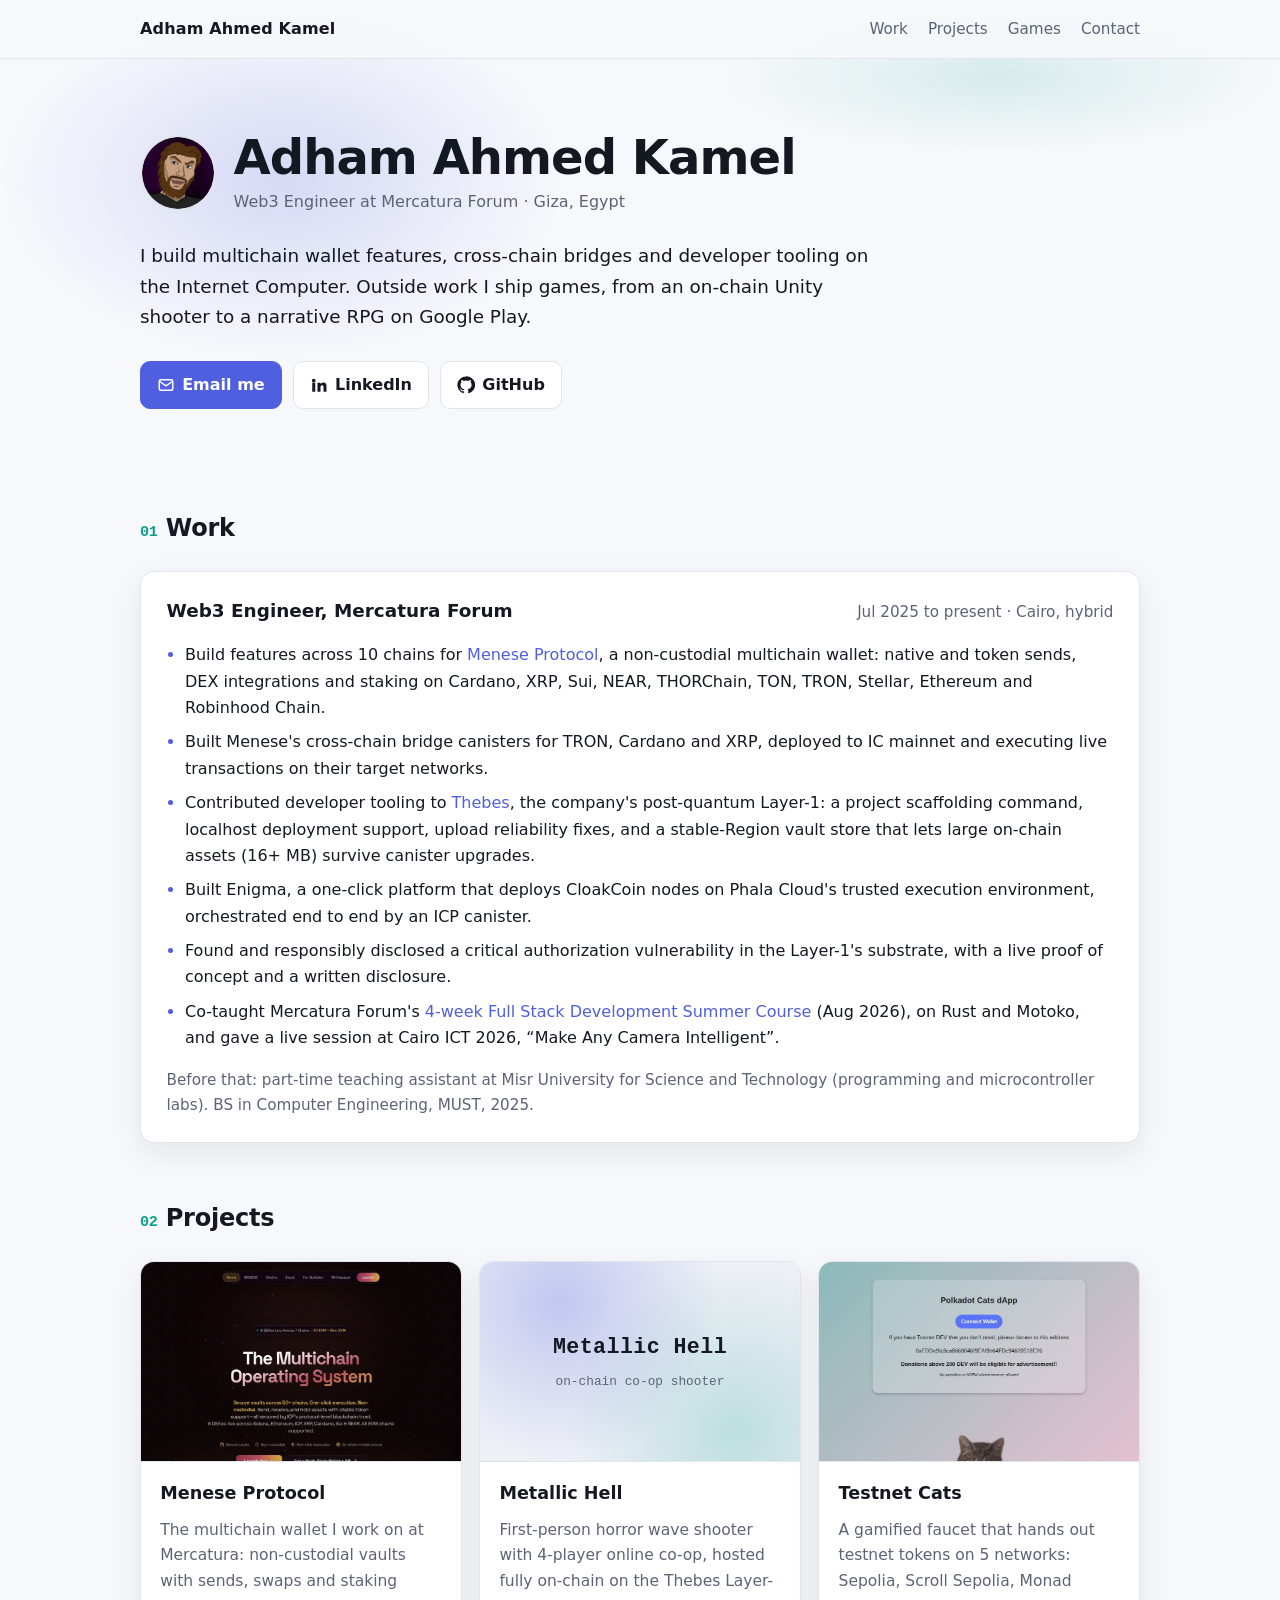
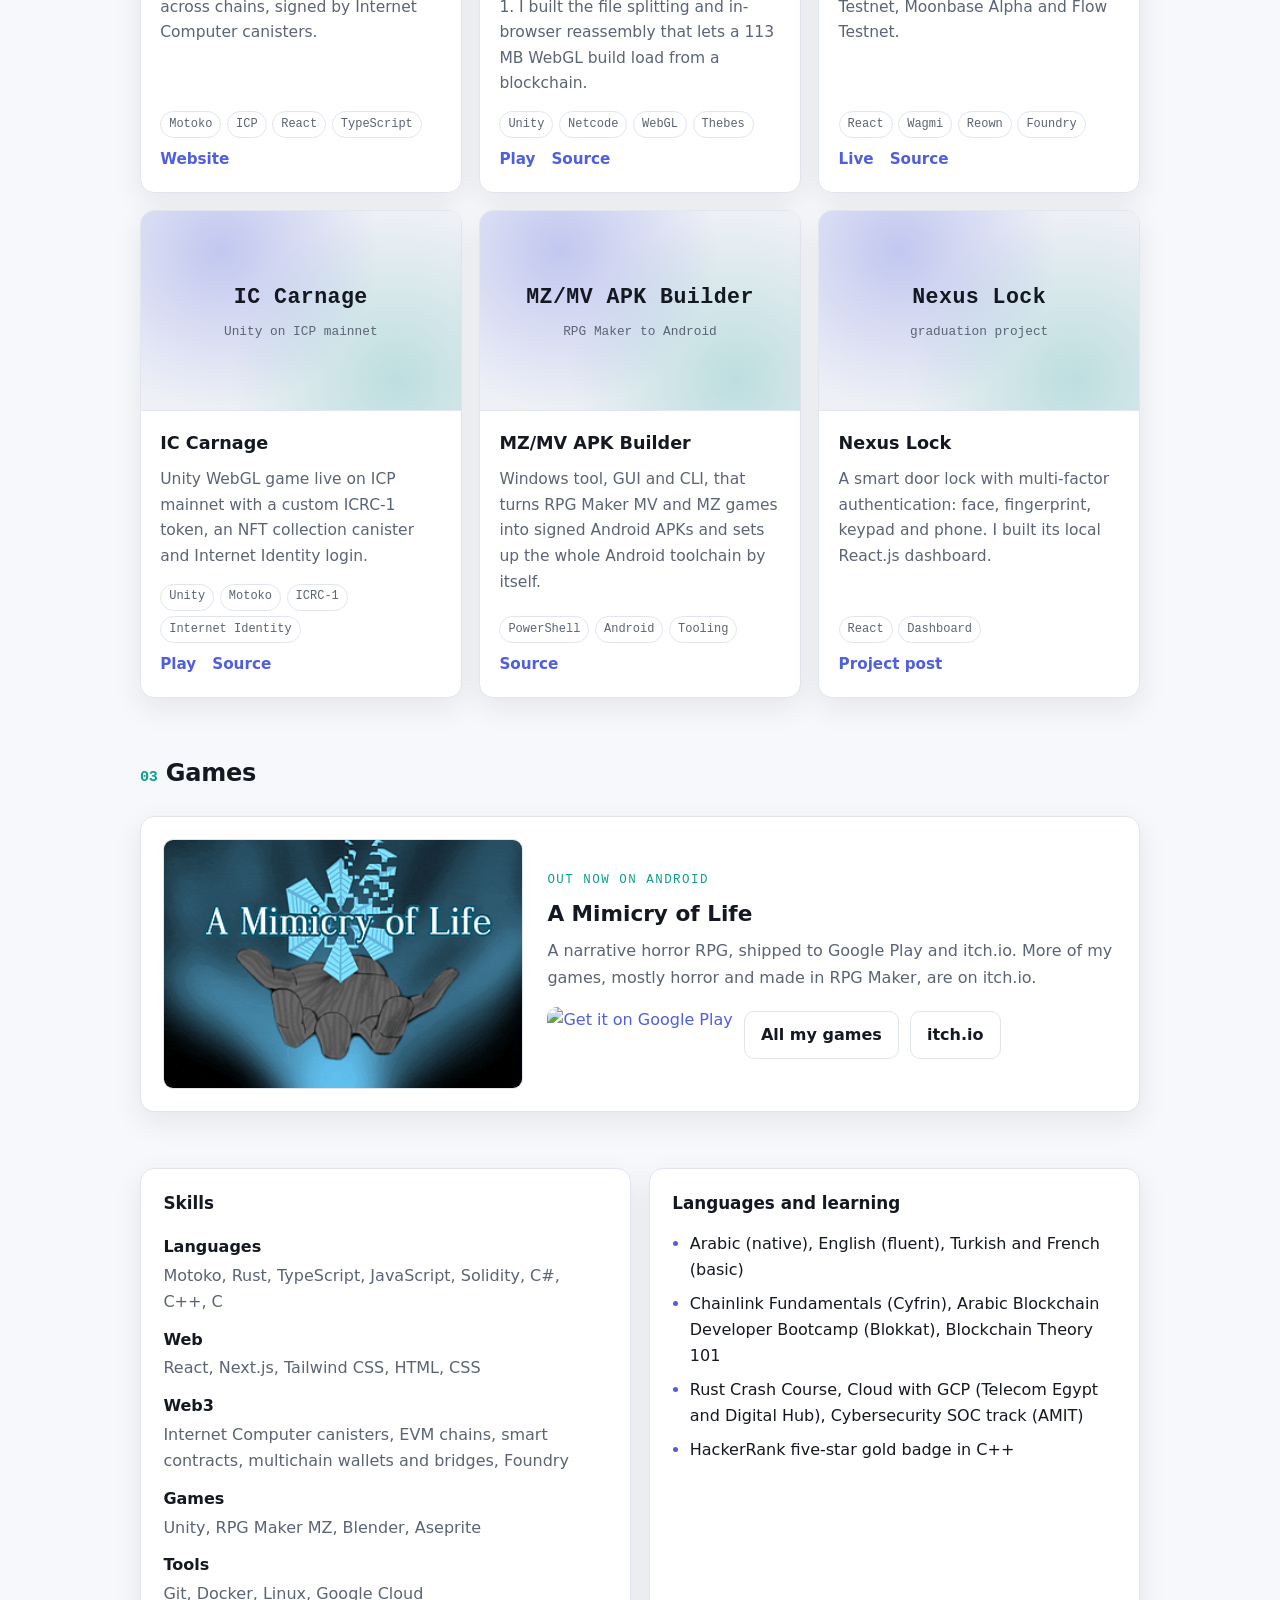
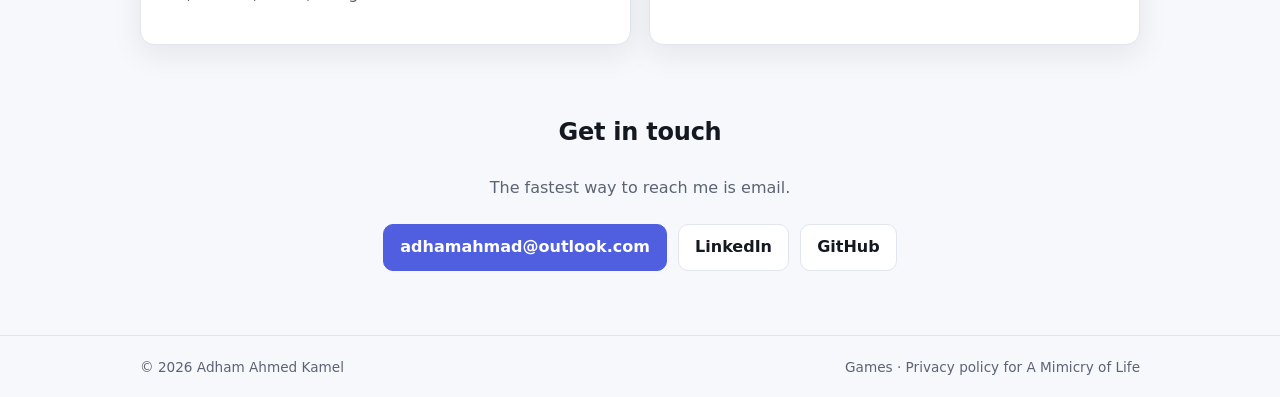
==== index.html @ abc38468 "Restyle the games page to match the portfolio Both pages now share assets/site.css and assets/site.j" ====
<!DOCTYPE html>
<html lang="en">
<head>
  <meta charset="UTF-8">
  <meta name="viewport" content="width=device-width, initial-scale=1.0">
  <title>Adham Ahmed Kamel · Web3 Engineer</title>
  <meta name="description" content="Adham Ahmed Kamel, Web3 engineer at Mercatura Forum. Multichain wallet features, cross-chain bridges and developer tooling on the Internet Computer, plus games on Google Play and itch.io.">
  <link rel="canonical" href="https://aak581.github.io/">
  <meta property="og:type" content="website">
  <meta property="og:url" content="https://aak581.github.io/">
  <meta property="og:title" content="Adham Ahmed Kamel · Web3 Engineer">
  <meta property="og:description" content="Multichain wallet features, cross-chain bridges and developer tooling on the Internet Computer. Games on the side.">
  <meta property="og:image" content="https://aak581.github.io/assets/work/menese.jpg">
  <link rel="icon" href="/favicon.ico" sizes="48x48 32x32 16x16">
  <link rel="icon" type="image/png" sizes="32x32" href="/assets/icons/favicon-32.png">
  <link rel="icon" type="image/png" sizes="16x16" href="/assets/icons/favicon-16.png">
  <link rel="apple-touch-icon" href="/assets/icons/apple-touch-icon.png">
  <meta name="theme-color" content="#0b0d12">
  <link rel="stylesheet" href="/assets/site.css">
</head>
<body>
  <a class="skip" href="#main">Skip to content</a>
  <nav aria-label="Main">
    <div class="wrap">
      <a class="brand" href="#top">Adham Ahmed Kamel</a>
      <ul>
        <li><a href="#work">Work</a></li>
        <li><a href="#projects">Projects</a></li>
        <li class="opt"><a href="#games">Games</a></li>
        <li><a href="#contact">Contact</a></li>
      </ul>
    </div>
  </nav>

  <main id="main">
    <header class="hero wrap" id="top">
      <div class="hero-top">
        <img class="avatar" src="/assets/icons/icon-192.png" alt="" width="76" height="76">
        <div>
          <h1>Adham Ahmed Kamel</h1>
          <p class="role">Web3 Engineer at Mercatura Forum · Giza, Egypt</p>
        </div>
      </div>
      <p class="lead">I build multichain wallet features, cross-chain bridges and developer tooling on the Internet Computer. Outside work I ship games, from an on-chain Unity shooter to a narrative RPG on Google Play.</p>
      <div class="cta">
        <a class="btn primary" href="mailto:adhamahmad@outlook.com">
          <svg viewBox="0 0 24 24" fill="none" stroke="currentColor" stroke-width="2" aria-hidden="true"><rect x="3" y="5" width="18" height="14" rx="2"/><path d="m3 7 9 6 9-6"/></svg>Email me</a>
        <a class="btn" href="https://www.linkedin.com/in/adham-ahmed-3849b324b">
          <svg viewBox="0 0 24 24" fill="currentColor" aria-hidden="true"><path d="M4.98 3.5a2.5 2.5 0 1 1 0 5 2.5 2.5 0 0 1 0-5ZM3 9h4v12H3V9Zm7 0h3.8v1.7h.05c.53-1 1.83-2.05 3.77-2.05C21.6 8.65 22 11.3 22 14.7V21h-4v-5.6c0-1.34-.03-3.06-1.86-3.06-1.87 0-2.15 1.46-2.15 2.96V21h-4V9Z"/></svg>LinkedIn</a>
        <a class="btn" href="https://github.com/AAK581">
          <svg viewBox="0 0 24 24" fill="currentColor" aria-hidden="true"><path d="M12 .5a11.5 11.5 0 0 0-3.64 22.41c.58.1.79-.25.79-.56v-2c-3.2.7-3.88-1.36-3.88-1.36-.52-1.33-1.28-1.69-1.28-1.69-1.05-.71.08-.7.08-.7 1.16.08 1.77 1.19 1.77 1.19 1.03 1.77 2.7 1.26 3.36.96.1-.75.4-1.26.73-1.55-2.55-.29-5.24-1.28-5.24-5.69 0-1.26.45-2.29 1.19-3.1-.12-.29-.52-1.46.11-3.05 0 0 .97-.31 3.18 1.18a11 11 0 0 1 5.79 0c2.2-1.49 3.17-1.18 3.17-1.18.63 1.59.24 2.76.12 3.05.74.81 1.19 1.84 1.19 3.1 0 4.42-2.7 5.4-5.26 5.68.41.36.78 1.06.78 2.14v3.17c0 .31.21.67.8.56A11.5 11.5 0 0 0 12 .5Z"/></svg>GitHub</a>
      </div>
    </header>

    <section id="work" class="wrap reveal">
      <h2><span class="num">01</span>Work</h2>
      <article class="job">
        <div class="job-head">
          <h3>Web3 Engineer, Mercatura Forum</h3>
          <span class="meta">Jul 2025 to present · Cairo, hybrid</span>
        </div>
        <ul>
          <li>Build features across 10 chains for <a href="https://www.meneseprotocol.io/">Menese Protocol</a>, a non-custodial multichain wallet: native and token sends, DEX integrations and staking on Cardano, XRP, Sui, NEAR, THORChain, TON, TRON, Stellar, Ethereum and Robinhood Chain.</li>
          <li>Built Menese's cross-chain bridge canisters for TRON, Cardano and XRP, deployed to IC mainnet and executing live transactions on their target networks.</li>
          <li>Contributed developer tooling to <a href="https://github.com/Mercatura-Forum/Thebes-Protocol-">Thebes</a>, the company's post-quantum Layer-1: a project scaffolding command, localhost deployment support, upload reliability fixes, and a stable-Region vault store that lets large on-chain assets (16+ MB) survive canister upgrades.</li>
          <li>Built Enigma, a one-click platform that deploys CloakCoin nodes on Phala Cloud's trusted execution environment, orchestrated end to end by an ICP canister.</li>
          <li>Found and responsibly disclosed a critical authorization vulnerability in the Layer-1's substrate, with a live proof of concept and a written disclosure.</li>
          <li>Co-taught Mercatura Forum's <a href="https://www.linkedin.com/posts/mercatura-forum_are-you-a-recent-graduate-or-a-senior-student-activity-7483177272036864000-Jyaj">4-week Full Stack Development Summer Course</a> (Aug 2026), on Rust and Motoko, and gave a live session at Cairo ICT 2026, “Make Any Camera Intelligent”.</li>
        </ul>
        <p class="also">Before that: part-time teaching assistant at Misr University for Science and Technology (programming and microcontroller labs). BS in Computer Engineering, MUST, 2025.</p>
      </article>
    </section>

    <section id="projects" class="wrap reveal">
      <h2><span class="num">02</span>Projects</h2>
      <div class="grid">
        <article class="card">
          <a class="media" href="https://www.meneseprotocol.io/"><img loading="lazy" src="/assets/work/menese.jpg" alt="Menese Protocol website: The Multichain Operating System" width="960" height="600"></a>
          <div class="body">
            <h3>Menese Protocol</h3>
            <p>The multichain wallet I work on at Mercatura: non-custodial vaults with sends, swaps and staking across chains, signed by Internet Computer canisters.</p>
            <ul class="tags"><li>Motoko</li><li>ICP</li><li>React</li><li>TypeScript</li></ul>
            <div class="links"><a href="https://www.meneseprotocol.io/">Website</a></div>
          </div>
        </article>
        <article class="card">
          <div class="media type"><div><span>Metallic Hell</span><small>on-chain co-op shooter</small></div></div>
          <div class="body">
            <h3>Metallic Hell</h3>
            <p>First-person horror wave shooter with 4-player online co-op, hosted fully on-chain on the Thebes Layer-1. I built the file splitting and in-browser reassembly that lets a 113 MB WebGL build load from a blockchain.</p>
            <ul class="tags"><li>Unity</li><li>Netcode</li><li>WebGL</li><li>Thebes</li></ul>
            <div class="links"><a href="https://memphis.mercaturaforum.com/_/raw/9635586163366/index.html">Play</a><a href="https://github.com/AAK581/metallic-hell-thebes-game">Source</a></div>
          </div>
        </article>
        <article class="card">
          <a class="media" href="https://testnet-cats-dapp.vercel.app/"><img loading="lazy" src="/assets/work/testnet-cats.jpg" alt="Testnet Cats dApp: connect wallet screen" width="960" height="600"></a>
          <div class="body">
            <h3>Testnet Cats</h3>
            <p>A gamified faucet that hands out testnet tokens on 5 networks: Sepolia, Scroll Sepolia, Monad Testnet, Moonbase Alpha and Flow Testnet.</p>
            <ul class="tags"><li>React</li><li>Wagmi</li><li>Reown</li><li>Foundry</li></ul>
            <div class="links"><a href="https://testnet-cats-dapp.vercel.app/">Live</a><a href="https://github.com/AAK581/testnet-cats-dapp">Source</a></div>
          </div>
        </article>
        <article class="card">
          <div class="media type"><div><span>IC Carnage</span><small>Unity on ICP mainnet</small></div></div>
          <div class="body">
            <h3>IC Carnage</h3>
            <p>Unity WebGL game live on ICP mainnet with a custom ICRC-1 token, an NFT collection canister and Internet Identity login.</p>
            <ul class="tags"><li>Unity</li><li>Motoko</li><li>ICRC-1</li><li>Internet Identity</li></ul>
            <div class="links"><a href="https://gbbo5-mqaaa-aaaai-atlva-cai.icp0.io/">Play</a><a href="https://github.com/AAK581/ic-carnage">Source</a></div>
          </div>
        </article>
        <article class="card">
          <div class="media type"><div><span>MZ/MV APK Builder</span><small>RPG Maker to Android</small></div></div>
          <div class="body">
            <h3>MZ/MV APK Builder</h3>
            <p>Windows tool, GUI and CLI, that turns RPG Maker MV and MZ games into signed Android APKs and sets up the whole Android toolchain by itself.</p>
            <ul class="tags"><li>PowerShell</li><li>Android</li><li>Tooling</li></ul>
            <div class="links"><a href="https://github.com/AAK581/MZ-MV-APK-Builder">Source</a></div>
          </div>
        </article>
        <article class="card">
          <div class="media type"><div><span>Nexus Lock</span><small>graduation project</small></div></div>
          <div class="body">
            <h3>Nexus Lock</h3>
            <p>A smart door lock with multi-factor authentication: face, fingerprint, keypad and phone. I built its local React.js dashboard.</p>
            <ul class="tags"><li>React</li><li>Dashboard</li></ul>
            <div class="links"><a href="https://www.linkedin.com/posts/adham-ahmed-3849b324b_graduation-engineering-activity-7339976269154910209-tLpH">Project post</a></div>
          </div>
        </article>
      </div>
    </section>

    <section id="games" class="wrap reveal">
      <h2><span class="num">03</span>Games</h2>
      <div class="game" data-hover>
        <a href="https://play.google.com/store/apps/details?id=com.doma581.amimicryoflife"><img loading="lazy" src="/assets/covers/a-mimicry-of-life.png" data-gif="/assets/covers/a-mimicry-of-life.gif" alt="A Mimicry of Life cover art" width="315" height="250"></a>
        <div>
          <span class="label">Out now on Android</span>
          <h3>A Mimicry of Life</h3>
          <p>A narrative horror RPG, shipped to Google Play and itch.io. More of my games, mostly horror and made in RPG Maker, are on itch.io.</p>
          <div class="row">
            <a class="play" href="https://play.google.com/store/apps/details?id=com.doma581.amimicryoflife"><img src="https://play.google.com/intl/en_us/badges/static/images/badges/en_badge_web_generic.png" alt="Get it on Google Play"></a>
            <a class="btn" href="/games/">All my games</a>
            <a class="btn" href="https://aak581.itch.io/">itch.io</a>
          </div>
        </div>
      </div>
    </section>

    <section class="wrap reveal">
      <div class="two">
        <div class="panel">
          <h3>Skills</h3>
          <dl class="skills">
            <dt>Languages</dt><dd>Motoko, Rust, TypeScript, JavaScript, Solidity, C#, C++, C</dd>
            <dt>Web</dt><dd>React, Next.js, Tailwind CSS, HTML, CSS</dd>
            <dt>Web3</dt><dd>Internet Computer canisters, EVM chains, smart contracts, multichain wallets and bridges, Foundry</dd>
            <dt>Games</dt><dd>Unity, RPG Maker MZ, Blender, Aseprite</dd>
            <dt>Tools</dt><dd>Git, Docker, Linux, Google Cloud</dd>
          </dl>
        </div>
        <div class="panel">
          <h3>Languages and learning</h3>
          <ul>
            <li>Arabic (native), English (fluent), Turkish and French (basic)</li>
            <li>Chainlink Fundamentals (Cyfrin), Arabic Blockchain Developer Bootcamp (Blokkat), Blockchain Theory 101</li>
            <li>Rust Crash Course, Cloud with GCP (Telecom Egypt and Digital Hub), Cybersecurity SOC track (AMIT)</li>
            <li>HackerRank five-star gold badge in C++</li>
          </ul>
        </div>
      </div>
    </section>

    <section id="contact" class="contact wrap reveal">
      <h2>Get in touch</h2>
      <p>The fastest way to reach me is email.</p>
      <div class="cta">
        <a class="btn primary" href="mailto:adhamahmad@outlook.com">adhamahmad@outlook.com</a>
        <a class="btn" href="https://www.linkedin.com/in/adham-ahmed-3849b324b">LinkedIn</a>
        <a class="btn" href="https://github.com/AAK581">GitHub</a>
      </div>
    </section>
  </main>

  <footer>
    <div class="wrap">
      <span>© <span id="year">2026</span> Adham Ahmed Kamel</span>
      <span><a href="/games/">Games</a> · <a href="/privacy/a-mimicry-of-life/">Privacy policy for A Mimicry of Life</a></span>
    </div>
  </footer>

  <script src="/assets/site.js" defer></script>
</body>
</html>
---- assets/site.css ----
/* Shared styles for aak581.github.io (portfolio and games pages). */
:root {
  --bg: #0b0d12;
  --bg-2: #11141b;
  --card: #141821;
  --border: #232938;
  --text: #e7e9ee;
  --muted: #9aa3b5;
  --accent: #8b9cff;
  --accent-2: #5eead4;
  --shadow: 0 10px 30px rgba(0, 0, 0, 0.35);
  --radius: 14px;
  --mono: ui-monospace, SFMono-Regular, Menlo, Consolas, "Liberation Mono", monospace;
}
@media (prefers-color-scheme: light) {
  :root {
    --bg: #f7f8fb;
    --bg-2: #eef0f6;
    --card: #ffffff;
    --border: #e1e5ee;
    --text: #141821;
    --muted: #5b6475;
    --accent: #4f5fe0;
    --accent-2: #0f9f8c;
    --shadow: 0 10px 30px rgba(20, 24, 33, 0.08);
  }
}
* { box-sizing: border-box; }
html { scroll-behavior: smooth; }
body {
  margin: 0;
  background: var(--bg);
  color: var(--text);
  font: 16px/1.65 system-ui, -apple-system, "Segoe UI", Roboto, "Helvetica Neue", Arial, sans-serif;
  -webkit-font-smoothing: antialiased;
}
a { color: var(--accent); text-decoration: none; }
a:hover { text-decoration: underline; text-underline-offset: 3px; }
:focus-visible { outline: 2px solid var(--accent); outline-offset: 3px; border-radius: 6px; }
.skip { position: absolute; left: -999px; top: 0; }
.skip:focus { left: 1rem; top: 1rem; background: var(--card); padding: 0.5rem 0.8rem; z-index: 10; }

.wrap { max-width: 1040px; margin: 0 auto; padding: 0 1.25rem; }

/* nav */
nav {
  position: sticky; top: 0; z-index: 5;
  background: color-mix(in srgb, var(--bg) 82%, transparent);
  backdrop-filter: blur(10px);
  border-bottom: 1px solid var(--border);
}
nav .wrap { display: flex; align-items: center; justify-content: space-between; height: 58px; }
nav .brand { color: var(--text); font-weight: 650; letter-spacing: 0.01em; white-space: nowrap; }
nav ul { list-style: none; display: flex; gap: 1.25rem; margin: 0; padding: 0; }
nav ul a { color: var(--muted); font-size: 0.95rem; }
nav ul a:hover { color: var(--text); text-decoration: none; }
@media (max-width: 560px) { nav ul { gap: 0.85rem; } nav ul li.opt { display: none; } nav .brand { font-size: 0.95rem; } nav ul a { font-size: 0.9rem; } }

/* hero */
.hero { padding: 4.5rem 1.25rem 3rem; position: relative; }
/* Soft glow behind the hero: full-bleed and fading to transparent well inside its own box,
   so no edge of the layer is ever visible. */
body::before {
  content: ""; position: absolute; left: 0; right: 0; top: 0; height: 640px; z-index: -1; pointer-events: none;
  background:
    radial-gradient(closest-side at 22% 28%, color-mix(in srgb, var(--accent) 20%, transparent), transparent),
    radial-gradient(closest-side at 78% 12%, color-mix(in srgb, var(--accent-2) 14%, transparent), transparent);
}
body { position: relative; }
.hero-top { display: flex; align-items: center; gap: 1.1rem; }
.avatar { width: 76px; height: 76px; border-radius: 50%; border: 2px solid var(--border); flex: none; }
.hero h1 { font-size: clamp(2rem, 5vw, 3rem); line-height: 1.1; margin: 0; letter-spacing: -0.02em; }
.role { color: var(--muted); margin: 0.35rem 0 0; }
.lead { font-size: 1.15rem; max-width: 46rem; margin: 1.6rem 0 1.8rem; }
.cta { display: flex; flex-wrap: wrap; gap: 0.7rem; }
.btn {
  display: inline-flex; align-items: center; gap: 0.45rem;
  padding: 0.6rem 1rem; border-radius: 10px; border: 1px solid var(--border);
  background: var(--card); color: var(--text); font-weight: 550;
  transition: transform 0.15s ease, border-color 0.15s ease, background 0.15s ease;
}
.btn:hover { text-decoration: none; transform: translateY(-2px); border-color: var(--accent); }
.btn.primary { background: var(--accent); border-color: var(--accent); color: #0b0d12; }
@media (prefers-color-scheme: light) { .btn.primary { color: #fff; } }
.btn svg { width: 18px; height: 18px; }

/* sections */
/* section.wrap: .wrap's side padding would otherwise cancel the vertical rhythm */
section.wrap { padding-top: 3.25rem; padding-bottom: 0.25rem; }
h2 { font-size: 1.5rem; margin: 0 0 1.4rem; letter-spacing: -0.01em; }
h2 .num { font-family: var(--mono); color: var(--accent-2); font-size: 0.95rem; margin-right: 0.5rem; }

/* work */
.job { background: var(--card); border: 1px solid var(--border); border-radius: var(--radius); padding: 1.5rem 1.6rem; box-shadow: var(--shadow); }
.job-head { display: flex; flex-wrap: wrap; justify-content: space-between; gap: 0.3rem 1rem; align-items: baseline; }
.job-head h3 { margin: 0; font-size: 1.15rem; }
.job-head .meta { color: var(--muted); font-size: 0.95rem; }
.job ul { margin: 1rem 0 0; padding-left: 1.15rem; }
.job li { margin: 0.5rem 0; }
.job li::marker { color: var(--accent); }
.also { color: var(--muted); font-size: 0.95rem; margin: 1rem 0 0; }

/* projects */
.grid { display: grid; grid-template-columns: repeat(auto-fill, minmax(300px, 1fr)); gap: 1.1rem; }
.card {
  display: flex; flex-direction: column;
  background: var(--card); border: 1px solid var(--border); border-radius: var(--radius);
  overflow: hidden; box-shadow: var(--shadow);
  transition: transform 0.2s ease, border-color 0.2s ease;
}
.card:hover { transform: translateY(-4px); border-color: color-mix(in srgb, var(--accent) 55%, var(--border)); }
.card .media { aspect-ratio: 16 / 10; background: var(--bg-2); border-bottom: 1px solid var(--border); overflow: hidden; }
.card .media img { width: 100%; height: 100%; object-fit: cover; display: block; transition: transform 0.4s ease; }
.card:hover .media img { transform: scale(1.03); }
.card .media.type {
  display: grid; place-items: center; text-align: center; padding: 1rem;
  background:
    radial-gradient(circle at 25% 20%, color-mix(in srgb, var(--accent) 28%, transparent), transparent 55%),
    radial-gradient(circle at 80% 85%, color-mix(in srgb, var(--accent-2) 22%, transparent), transparent 55%),
    var(--bg-2);
}
.card .media.type span { font-family: var(--mono); font-size: 1.35rem; font-weight: 600; letter-spacing: 0.02em; }
.card .media.type small { display: block; font-family: var(--mono); color: var(--muted); font-size: 0.8rem; margin-top: 0.35rem; }
.card .body { padding: 1.1rem 1.2rem 1.2rem; display: flex; flex-direction: column; gap: 0.6rem; flex: 1; }
.card h3 { margin: 0; font-size: 1.1rem; }
.card p { margin: 0; color: var(--muted); font-size: 0.97rem; }
.tags { display: flex; flex-wrap: wrap; gap: 0.35rem; margin-top: auto; padding-top: 0.3rem; }
.tags li { list-style: none; font-family: var(--mono); font-size: 0.75rem; padding: 0.15rem 0.5rem; border-radius: 999px; border: 1px solid var(--border); color: var(--muted); }
.tags { padding-left: 0; margin-bottom: 0; }
.links { display: flex; gap: 1rem; font-weight: 550; font-size: 0.95rem; }

/* games */
.game { display: grid; grid-template-columns: minmax(0, 360px) 1fr; gap: 1.5rem; align-items: center;
  background: var(--card); border: 1px solid var(--border); border-radius: var(--radius); padding: 1.4rem; box-shadow: var(--shadow); }
.game img { width: 100%; border-radius: 10px; display: block; border: 1px solid var(--border); aspect-ratio: 315 / 250; object-fit: cover; }
.game .label { font-family: var(--mono); font-size: 0.78rem; letter-spacing: 0.12em; text-transform: uppercase; color: var(--accent-2); }
.game h3 { margin: 0.3rem 0 0.4rem; font-size: 1.35rem; }
.game p { color: var(--muted); margin: 0 0 1rem; }
.game .play img { height: 56px; width: auto; border: 0; aspect-ratio: auto; }
.game .row { display: flex; flex-wrap: wrap; gap: 0.7rem; align-items: center; }
@media (max-width: 680px) { .game { grid-template-columns: 1fr; } }

/* lists */
.two { display: grid; grid-template-columns: 1fr 1fr; gap: 1.1rem; }
@media (max-width: 760px) { .two { grid-template-columns: 1fr; } }
.panel { background: var(--card); border: 1px solid var(--border); border-radius: var(--radius); padding: 1.3rem 1.4rem; box-shadow: var(--shadow); }
.panel h3 { margin: 0 0 0.8rem; font-size: 1.05rem; }
.panel ul { margin: 0; padding-left: 1.1rem; }
.panel li { margin: 0.45rem 0; }
.panel li::marker { color: var(--accent); }
.skills dt { font-weight: 600; margin-top: 0.7rem; }
.skills dt:first-child { margin-top: 0; }
.skills dd { margin: 0.15rem 0 0; color: var(--muted); }

/* contact */
section.contact { text-align: center; padding-top: 4rem; padding-bottom: 4rem; }
.contact p { color: var(--muted); max-width: 34rem; margin: 0 auto 1.4rem; }
.contact .cta { justify-content: center; }

footer { border-top: 1px solid var(--border); color: var(--muted); font-size: 0.85rem; }
footer .wrap { display: flex; flex-wrap: wrap; justify-content: space-between; gap: 0.5rem; padding: 1.2rem 1.25rem; }
footer a { color: var(--muted); }

/* reveal on scroll */
.reveal { opacity: 0; transform: translateY(14px); transition: opacity 0.6s ease, transform 0.6s ease; }
.reveal.in { opacity: 1; transform: none; }
@media (prefers-reduced-motion: reduce) {
  html { scroll-behavior: auto; }
  .reveal { opacity: 1; transform: none; transition: none; }
  .btn, .card, .card .media img { transition: none; }
}

/* games page */
.card .media.cover { aspect-ratio: 315 / 250; }
.card h3 a { color: var(--text); }
.card h3 a:hover { color: var(--accent); text-decoration: none; }
.games-grid { grid-template-columns: repeat(auto-fill, minmax(230px, 1fr)); }
.game .badge-itch img { height: 44px; width: auto; display: block; border: 0; border-radius: 0; aspect-ratio: auto; object-fit: contain; }
nav ul a[aria-current="page"] { color: var(--text); }
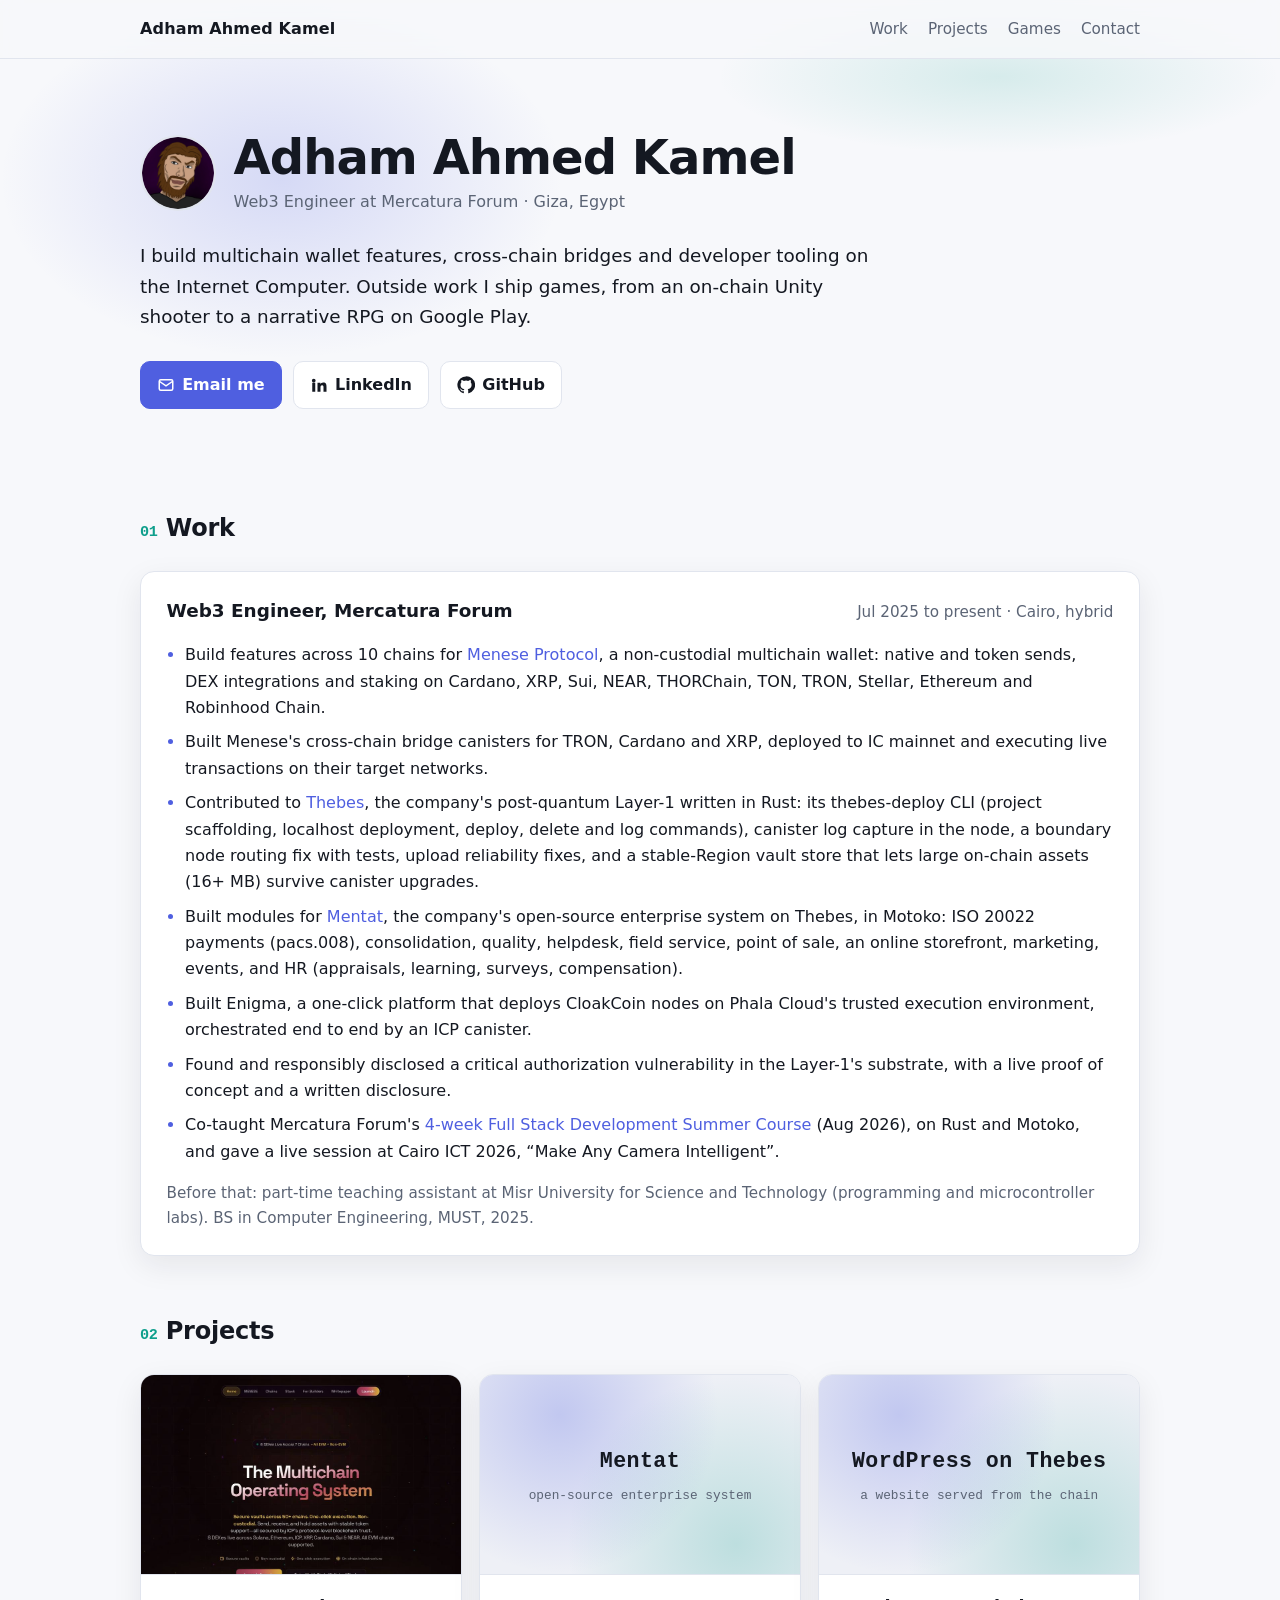
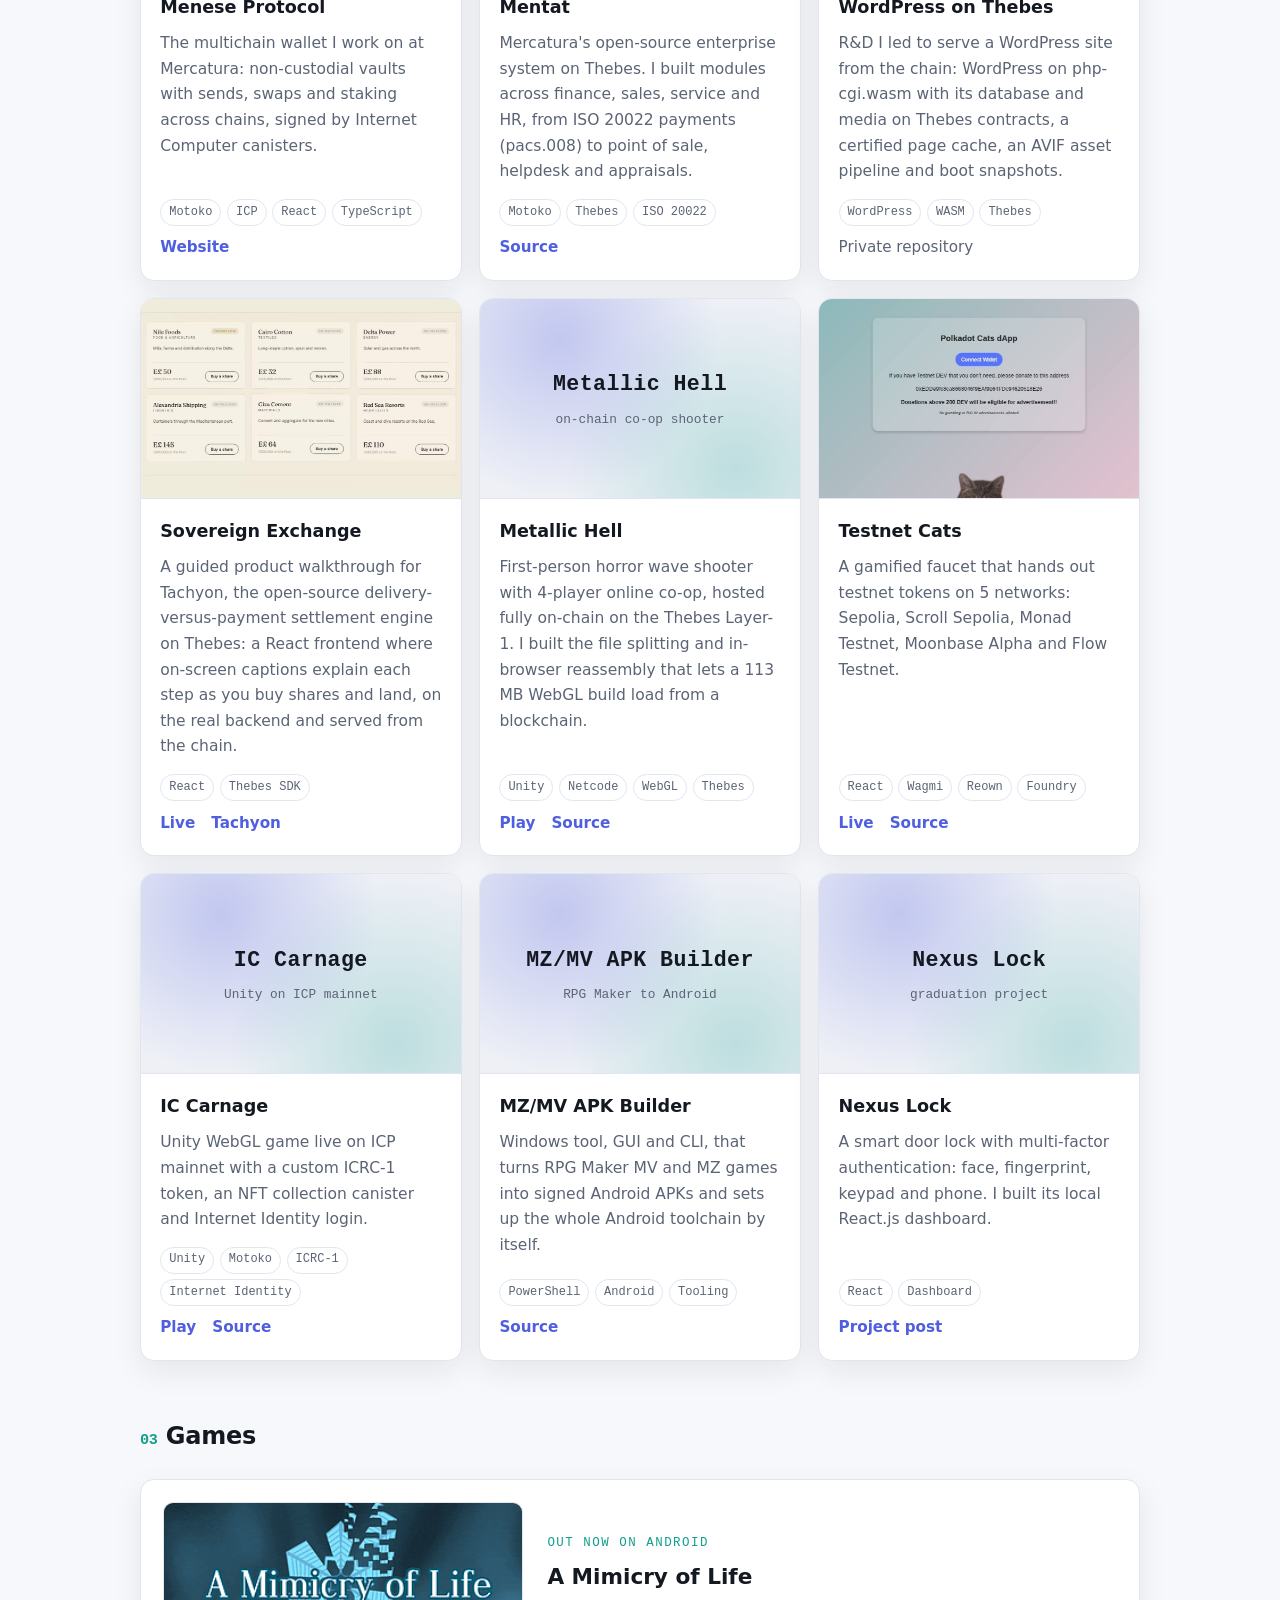
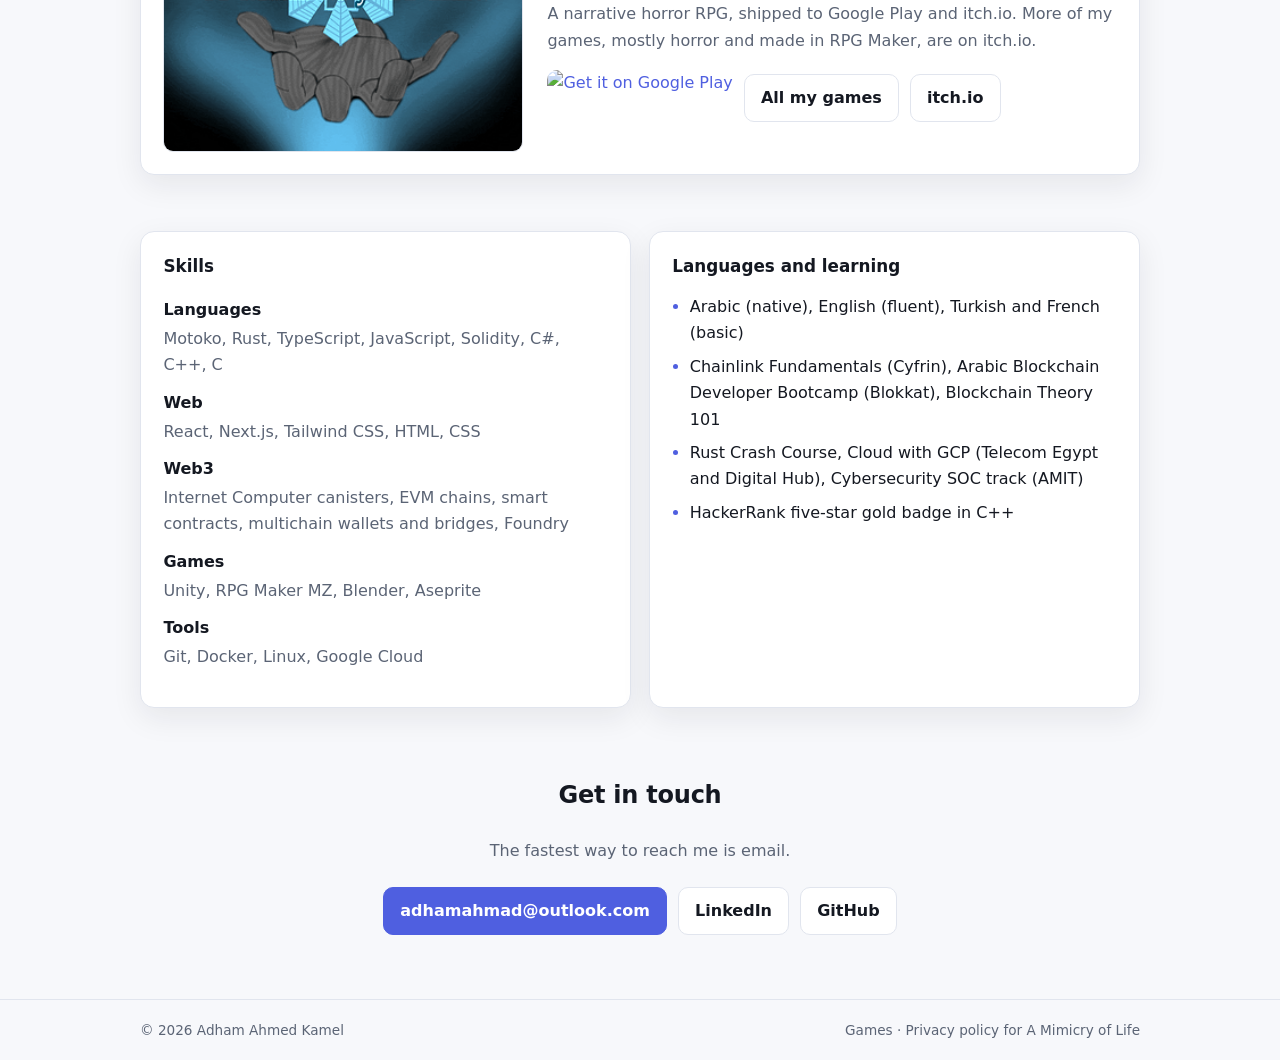
==== commit e7f579a1: "Add recent work: Thebes Rust tooling, Mentat, WordPress on Thebes, Sovereign Exchange Work section: " ====
--- a/index.html
+++ b/index.html
@@ -62,7 +62,8 @@
         <ul>
           <li>Build features across 10 chains for <a href="https://www.meneseprotocol.io/">Menese Protocol</a>, a non-custodial multichain wallet: native and token sends, DEX integrations and staking on Cardano, XRP, Sui, NEAR, THORChain, TON, TRON, Stellar, Ethereum and Robinhood Chain.</li>
           <li>Built Menese's cross-chain bridge canisters for TRON, Cardano and XRP, deployed to IC mainnet and executing live transactions on their target networks.</li>
-          <li>Contributed developer tooling to <a href="https://github.com/Mercatura-Forum/Thebes-Protocol-">Thebes</a>, the company's post-quantum Layer-1: a project scaffolding command, localhost deployment support, upload reliability fixes, and a stable-Region vault store that lets large on-chain assets (16+ MB) survive canister upgrades.</li>
+          <li>Contributed to <a href="https://github.com/Mercatura-Forum/Thebes-Protocol-">Thebes</a>, the company's post-quantum Layer-1 written in Rust: its thebes-deploy CLI (project scaffolding, localhost deployment, deploy, delete and log commands), canister log capture in the node, a boundary node routing fix with tests, upload reliability fixes, and a stable-Region vault store that lets large on-chain assets (16+ MB) survive canister upgrades.</li>
+          <li>Built modules for <a href="https://github.com/Mercatura-Forum/Mentat">Mentat</a>, the company's open-source enterprise system on Thebes, in Motoko: ISO 20022 payments (pacs.008), consolidation, quality, helpdesk, field service, point of sale, an online storefront, marketing, events, and HR (appraisals, learning, surveys, compensation).</li>
           <li>Built Enigma, a one-click platform that deploys CloakCoin nodes on Phala Cloud's trusted execution environment, orchestrated end to end by an ICP canister.</li>
           <li>Found and responsibly disclosed a critical authorization vulnerability in the Layer-1's substrate, with a live proof of concept and a written disclosure.</li>
           <li>Co-taught Mercatura Forum's <a href="https://www.linkedin.com/posts/mercatura-forum_are-you-a-recent-graduate-or-a-senior-student-activity-7483177272036864000-Jyaj">4-week Full Stack Development Summer Course</a> (Aug 2026), on Rust and Motoko, and gave a live session at Cairo ICT 2026, “Make Any Camera Intelligent”.</li>
@@ -81,6 +82,33 @@
             <p>The multichain wallet I work on at Mercatura: non-custodial vaults with sends, swaps and staking across chains, signed by Internet Computer canisters.</p>
             <ul class="tags"><li>Motoko</li><li>ICP</li><li>React</li><li>TypeScript</li></ul>
             <div class="links"><a href="https://www.meneseprotocol.io/">Website</a></div>
+          </div>
+        </article>
+        <article class="card">
+          <div class="media type"><div><span>Mentat</span><small>open-source enterprise system</small></div></div>
+          <div class="body">
+            <h3>Mentat</h3>
+            <p>Mercatura's open-source enterprise system on Thebes. I built modules across finance, sales, service and HR, from ISO 20022 payments (pacs.008) to point of sale, helpdesk and appraisals.</p>
+            <ul class="tags"><li>Motoko</li><li>Thebes</li><li>ISO 20022</li></ul>
+            <div class="links"><a href="https://github.com/Mercatura-Forum/Mentat">Source</a></div>
+          </div>
+        </article>
+        <article class="card">
+          <div class="media type"><div><span>WordPress on Thebes</span><small>a website served from the chain</small></div></div>
+          <div class="body">
+            <h3>WordPress on Thebes</h3>
+            <p>R&amp;D I led to serve a WordPress site from the chain: WordPress on php-cgi.wasm with its database and media on Thebes contracts, a certified page cache, an AVIF asset pipeline and boot snapshots.</p>
+            <ul class="tags"><li>WordPress</li><li>WASM</li><li>Thebes</li></ul>
+            <div class="links"><span class="muted">Private repository</span></div>
+          </div>
+        </article>
+        <article class="card">
+          <a class="media" href="https://memphis.mercaturaforum.com/_/raw/226436771232573/index.html"><img loading="lazy" src="/assets/work/sovereign-exchange.jpg" alt="Sovereign Exchange: a board of company shares to buy on chain" width="960" height="600"></a>
+          <div class="body">
+            <h3>Sovereign Exchange</h3>
+            <p>A guided product walkthrough for Tachyon, the open-source delivery-versus-payment settlement engine on Thebes: a React frontend where on-screen captions explain each step as you buy shares and land, on the real backend and served from the chain.</p>
+            <ul class="tags"><li>React</li><li>Thebes SDK</li></ul>
+            <div class="links"><a href="https://memphis.mercaturaforum.com/_/raw/226436771232573/index.html">Live</a><a href="https://github.com/Mercatura-Forum/Tachyon">Tachyon</a></div>
           </div>
         </article>
         <article class="card">
--- a/assets/site.css
+++ b/assets/site.css
@@ -128,6 +128,7 @@
 .tags li { list-style: none; font-family: var(--mono); font-size: 0.75rem; padding: 0.15rem 0.5rem; border-radius: 999px; border: 1px solid var(--border); color: var(--muted); }
 .tags { padding-left: 0; margin-bottom: 0; }
 .links { display: flex; gap: 1rem; font-weight: 550; font-size: 0.95rem; }
+.links .muted { color: var(--muted); font-weight: 500; }
 
 /* games */
 .game { display: grid; grid-template-columns: minmax(0, 360px) 1fr; gap: 1.5rem; align-items: center;
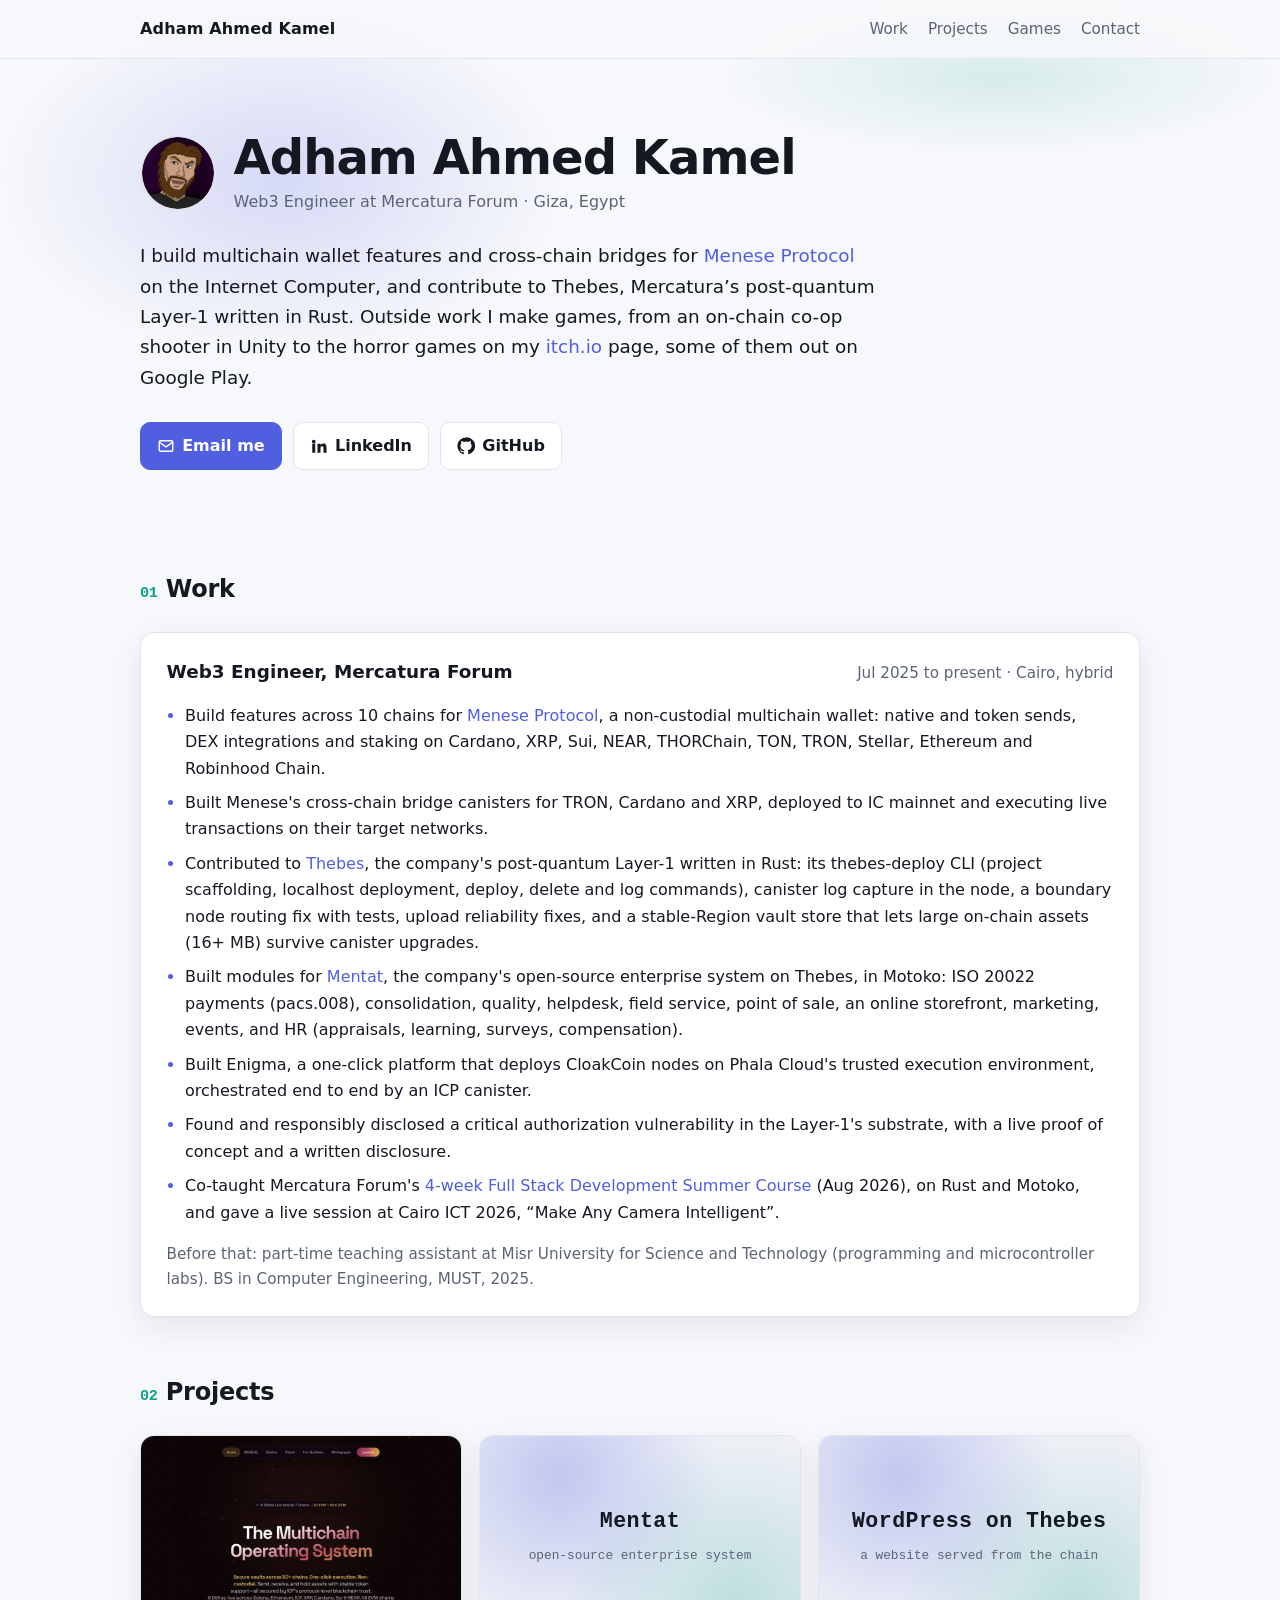
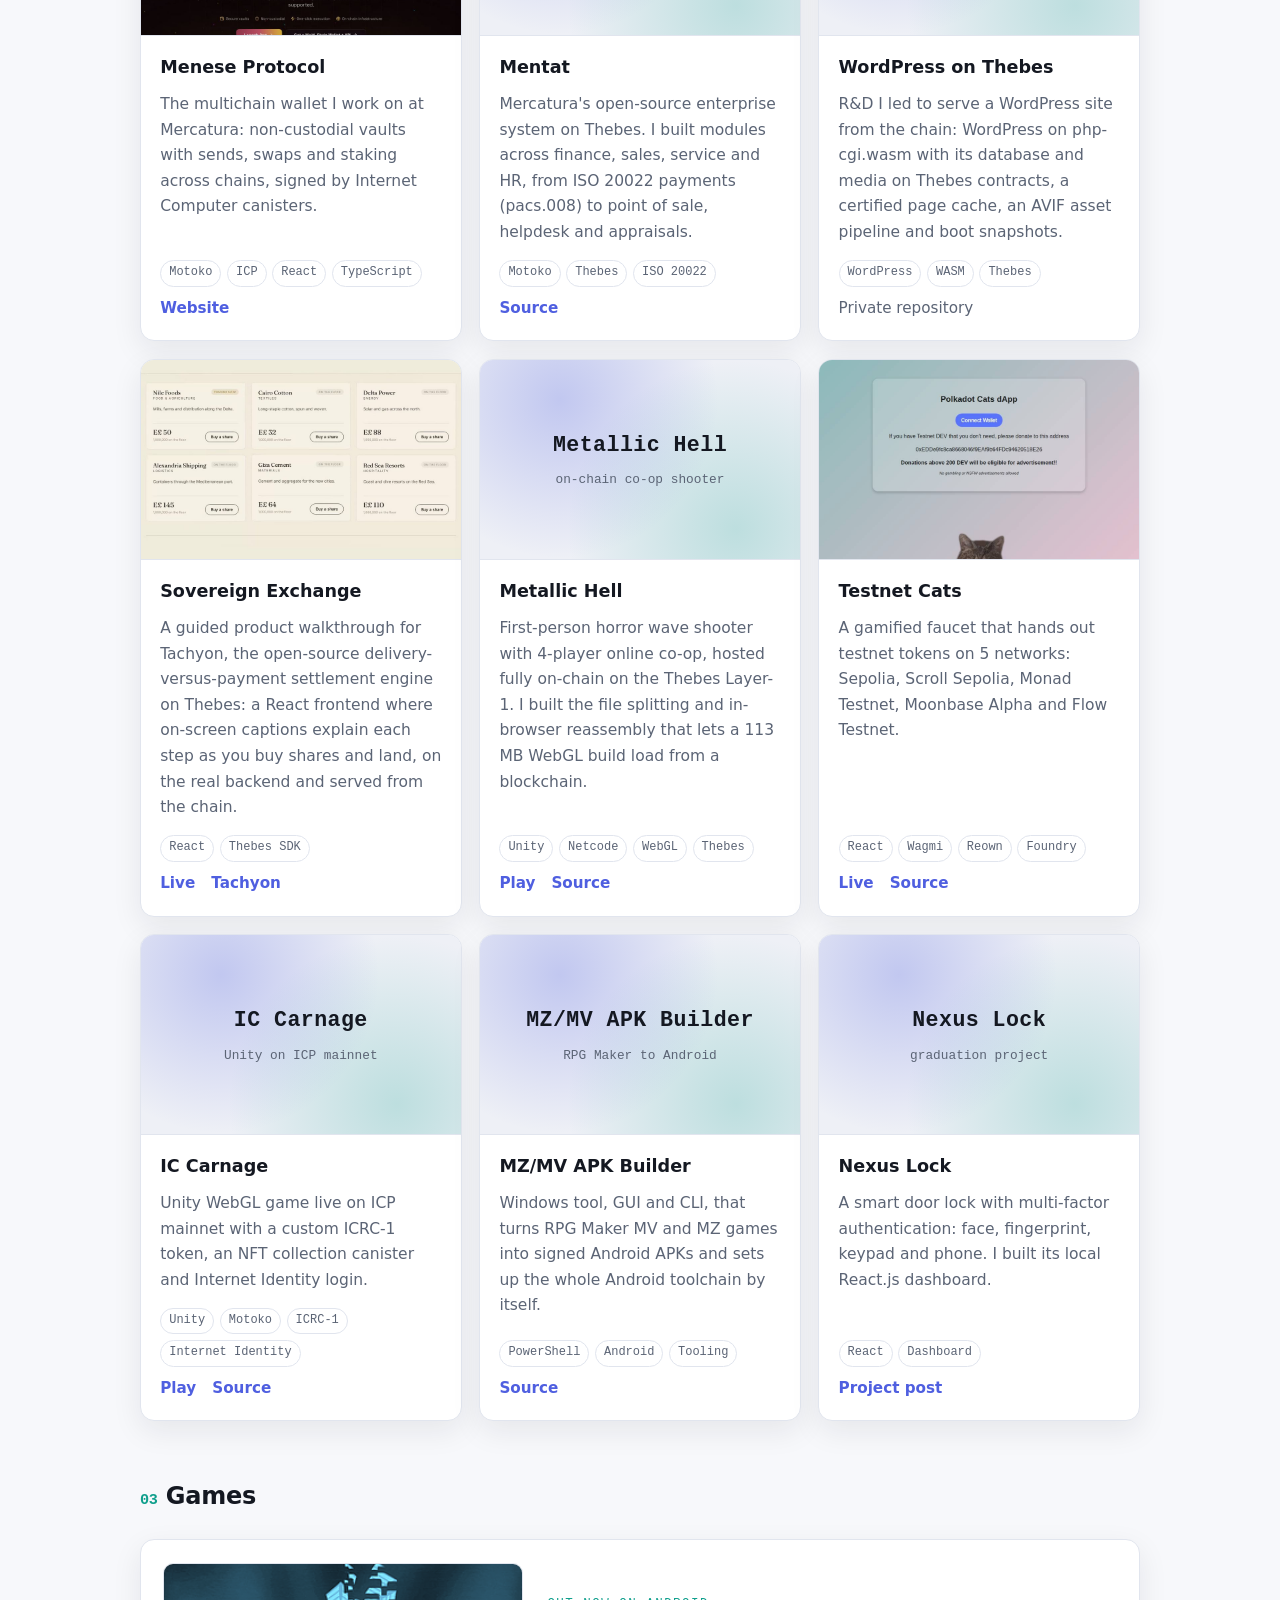
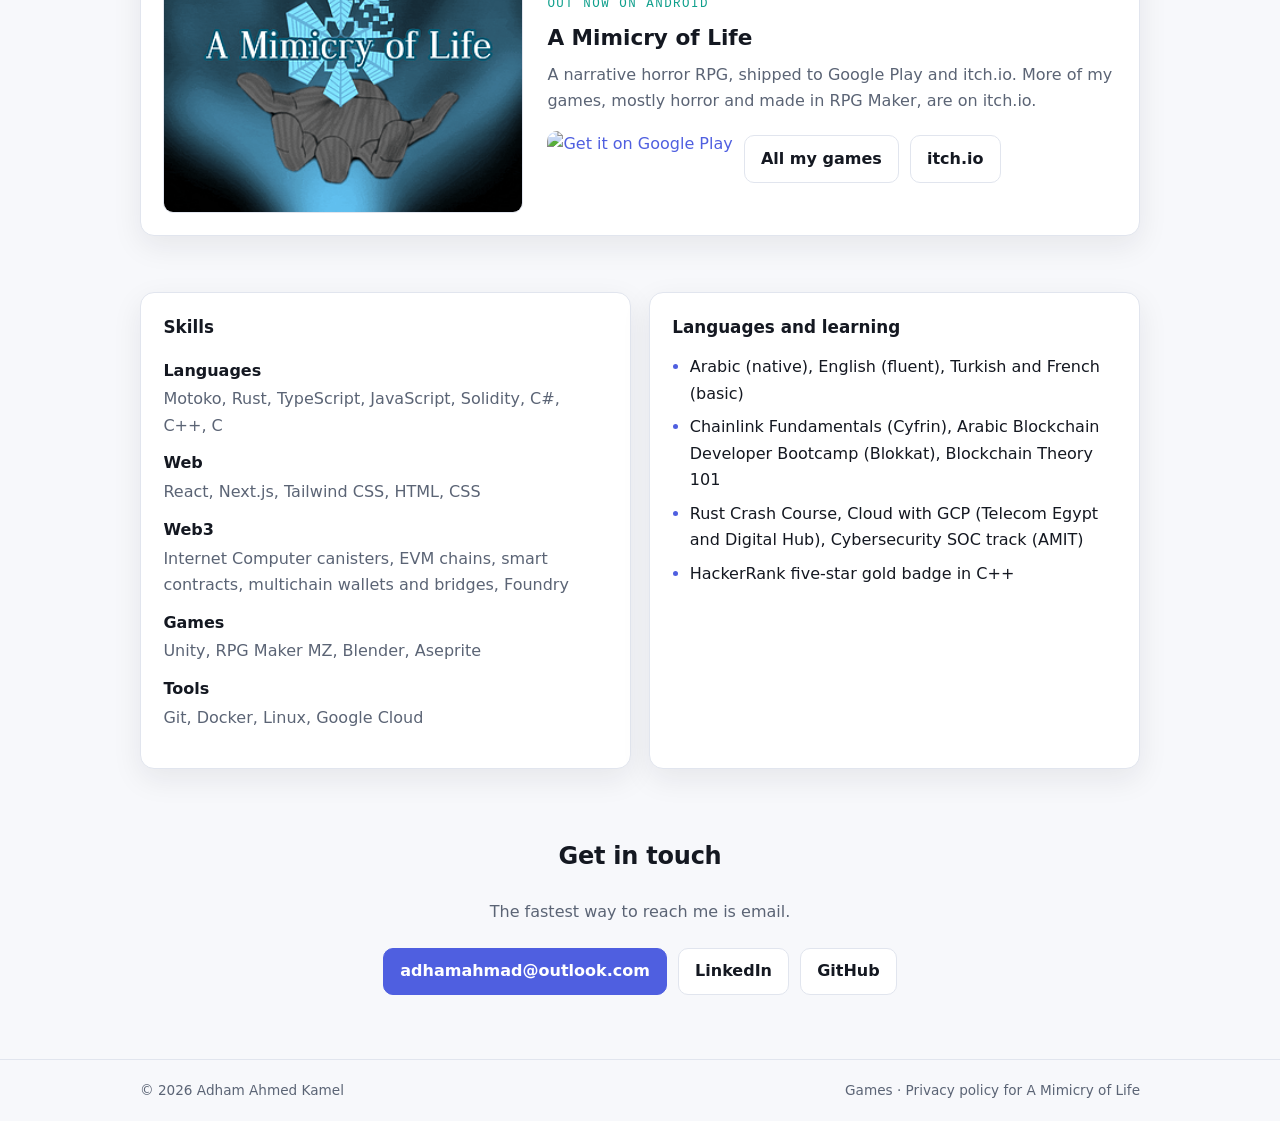
==== commit 7f664eca: "Name Menese and Thebes in the hero, link itch.io games, add The Reids to Out now with a Play badge" ====
--- a/index.html
+++ b/index.html
@@ -4,12 +4,12 @@
   <meta charset="UTF-8">
   <meta name="viewport" content="width=device-width, initial-scale=1.0">
   <title>Adham Ahmed Kamel · Web3 Engineer</title>
-  <meta name="description" content="Adham Ahmed Kamel, Web3 engineer at Mercatura Forum. Multichain wallet features, cross-chain bridges and developer tooling on the Internet Computer, plus games on Google Play and itch.io.">
+  <meta name="description" content="Adham Ahmed Kamel, Web3 engineer at Mercatura Forum. Multichain wallet features and cross-chain bridges for Menese Protocol on the Internet Computer, and Rust contributions to Thebes, a post-quantum Layer-1. Plus games on Google Play and itch.io.">
   <link rel="canonical" href="https://aak581.github.io/">
   <meta property="og:type" content="website">
   <meta property="og:url" content="https://aak581.github.io/">
   <meta property="og:title" content="Adham Ahmed Kamel · Web3 Engineer">
-  <meta property="og:description" content="Multichain wallet features, cross-chain bridges and developer tooling on the Internet Computer. Games on the side.">
+  <meta property="og:description" content="Multichain wallets and cross-chain bridges for Menese Protocol on the Internet Computer, and Rust contributions to Thebes, a post-quantum Layer-1. Games on the side.">
   <meta property="og:image" content="https://aak581.github.io/assets/work/menese.jpg">
   <link rel="icon" href="/favicon.ico" sizes="48x48 32x32 16x16">
   <link rel="icon" type="image/png" sizes="32x32" href="/assets/icons/favicon-32.png">
@@ -41,7 +41,7 @@
           <p class="role">Web3 Engineer at Mercatura Forum · Giza, Egypt</p>
         </div>
       </div>
-      <p class="lead">I build multichain wallet features, cross-chain bridges and developer tooling on the Internet Computer. Outside work I ship games, from an on-chain Unity shooter to a narrative RPG on Google Play.</p>
+      <p class="lead">I build multichain wallet features and cross-chain bridges for <a href="https://www.meneseprotocol.io/">Menese Protocol</a> on the Internet Computer, and contribute to Thebes, Mercatura&rsquo;s post-quantum Layer-1 written in Rust. Outside work I make games, from an on-chain co-op shooter in Unity to the horror games on my <a href="https://aak581.itch.io/">itch.io</a> page, some of them out on Google Play.</p>
       <div class="cta">
         <a class="btn primary" href="mailto:adhamahmad@outlook.com">
           <svg viewBox="0 0 24 24" fill="none" stroke="currentColor" stroke-width="2" aria-hidden="true"><rect x="3" y="5" width="18" height="14" rx="2"/><path d="m3 7 9 6 9-6"/></svg>Email me</a>
--- a/assets/site.css
+++ b/assets/site.css
@@ -139,6 +139,7 @@
 .game p { color: var(--muted); margin: 0 0 1rem; }
 .game .play img { height: 56px; width: auto; border: 0; aspect-ratio: auto; }
 .game .row { display: flex; flex-wrap: wrap; gap: 0.7rem; align-items: center; }
+.game + .game { margin-top: 2.2rem; }
 @media (max-width: 680px) { .game { grid-template-columns: 1fr; } }
 
 /* lists */
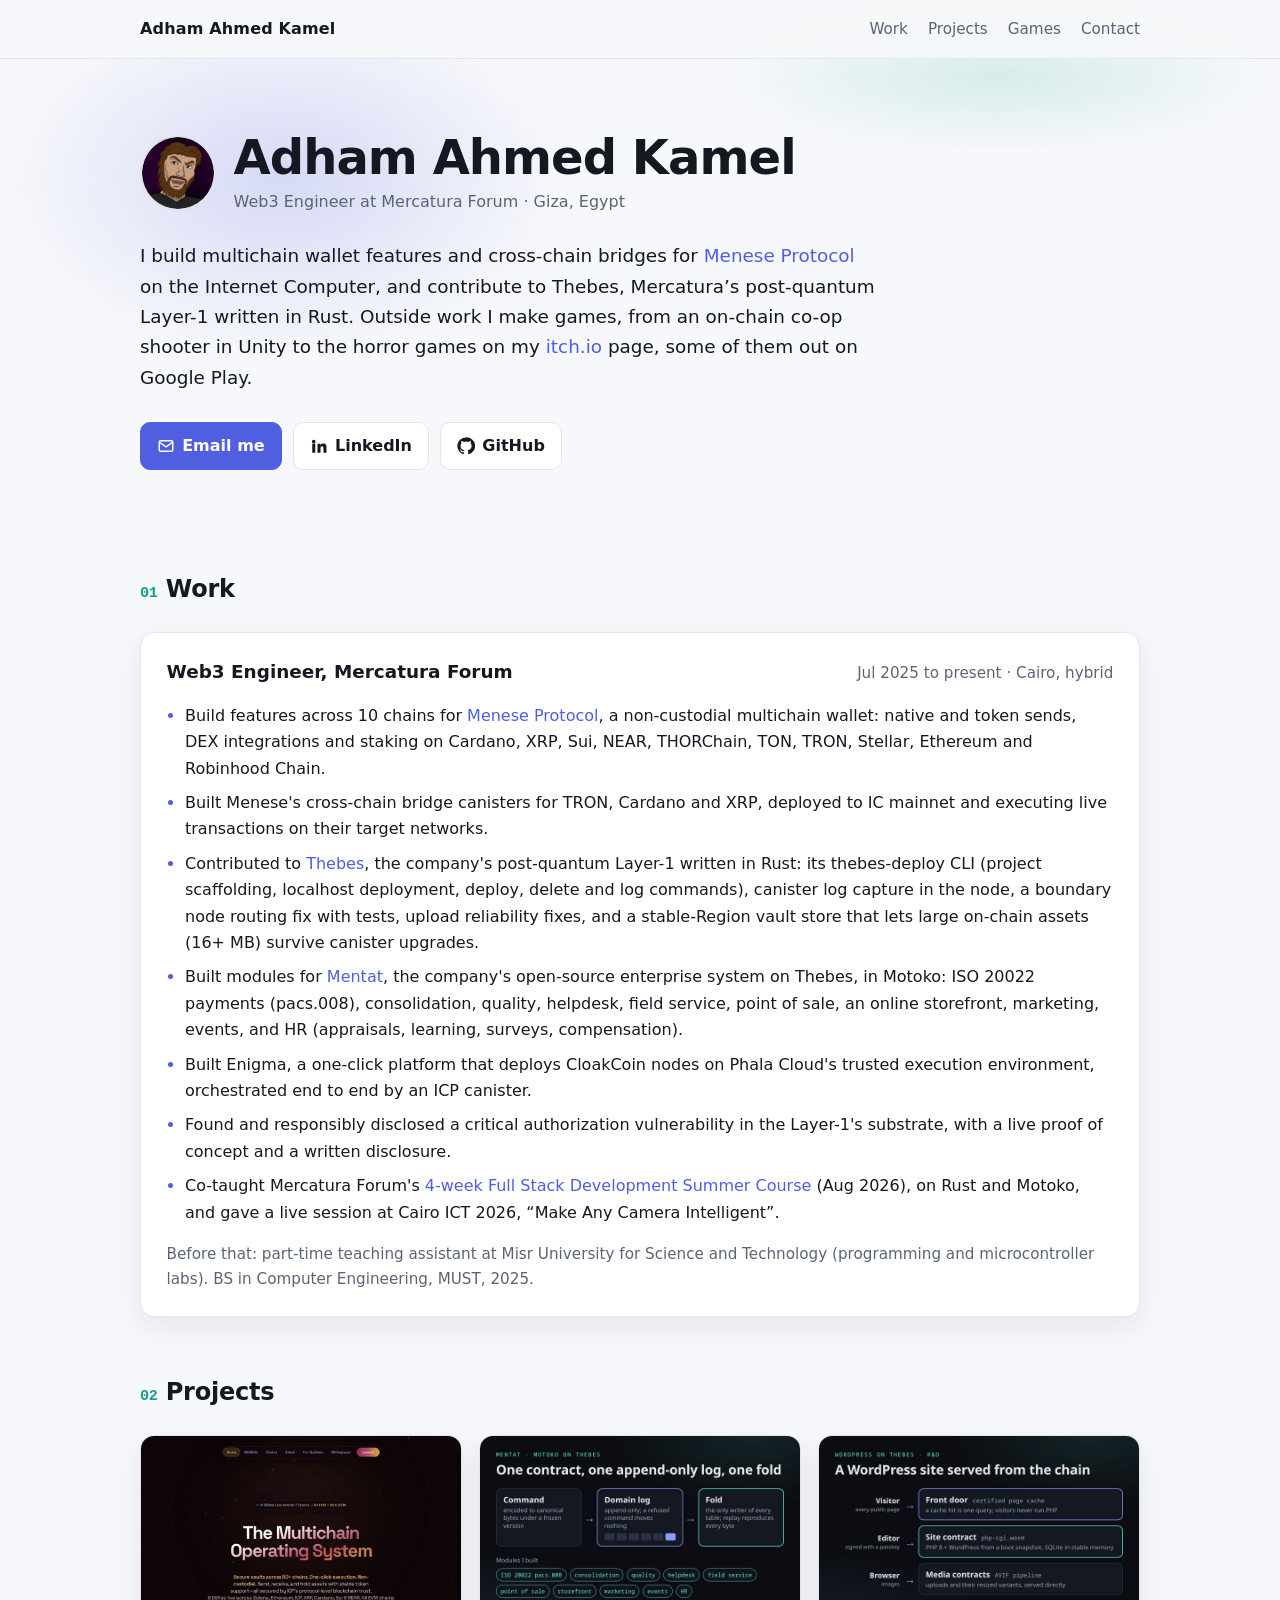
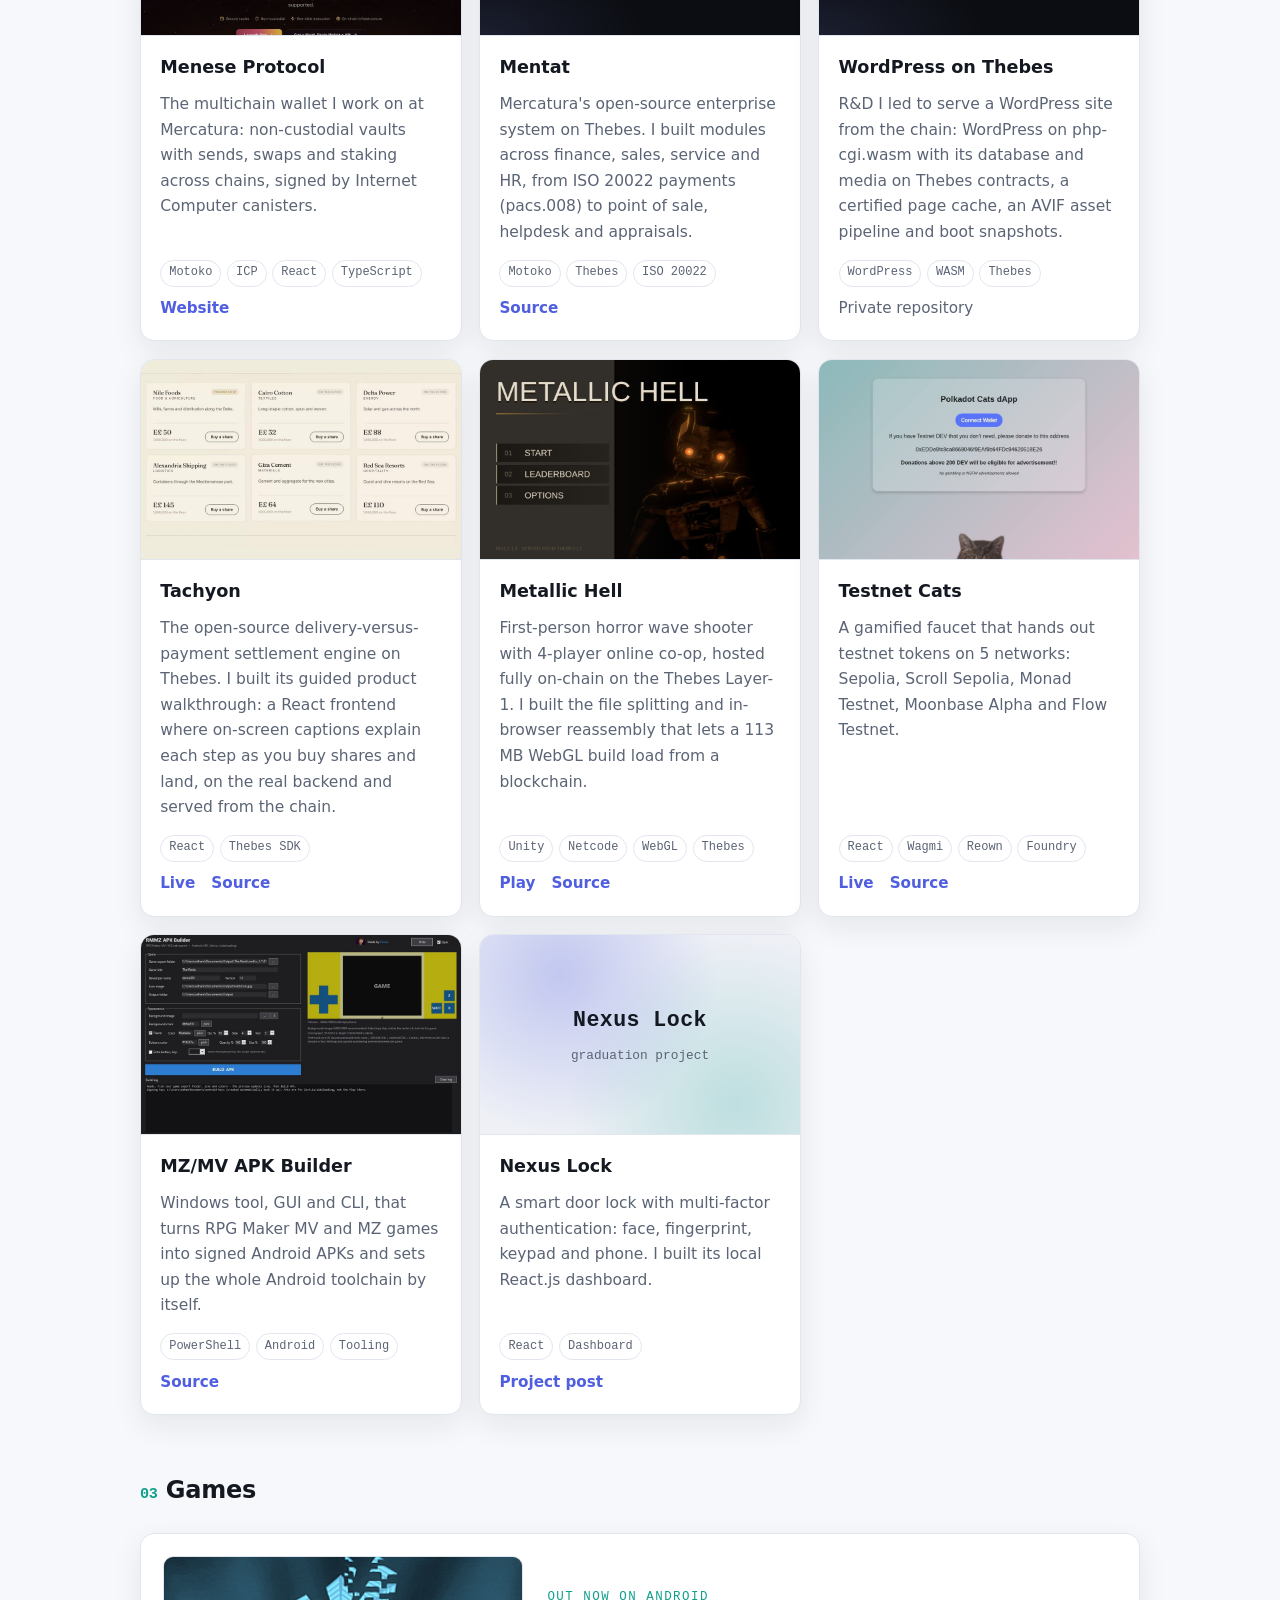
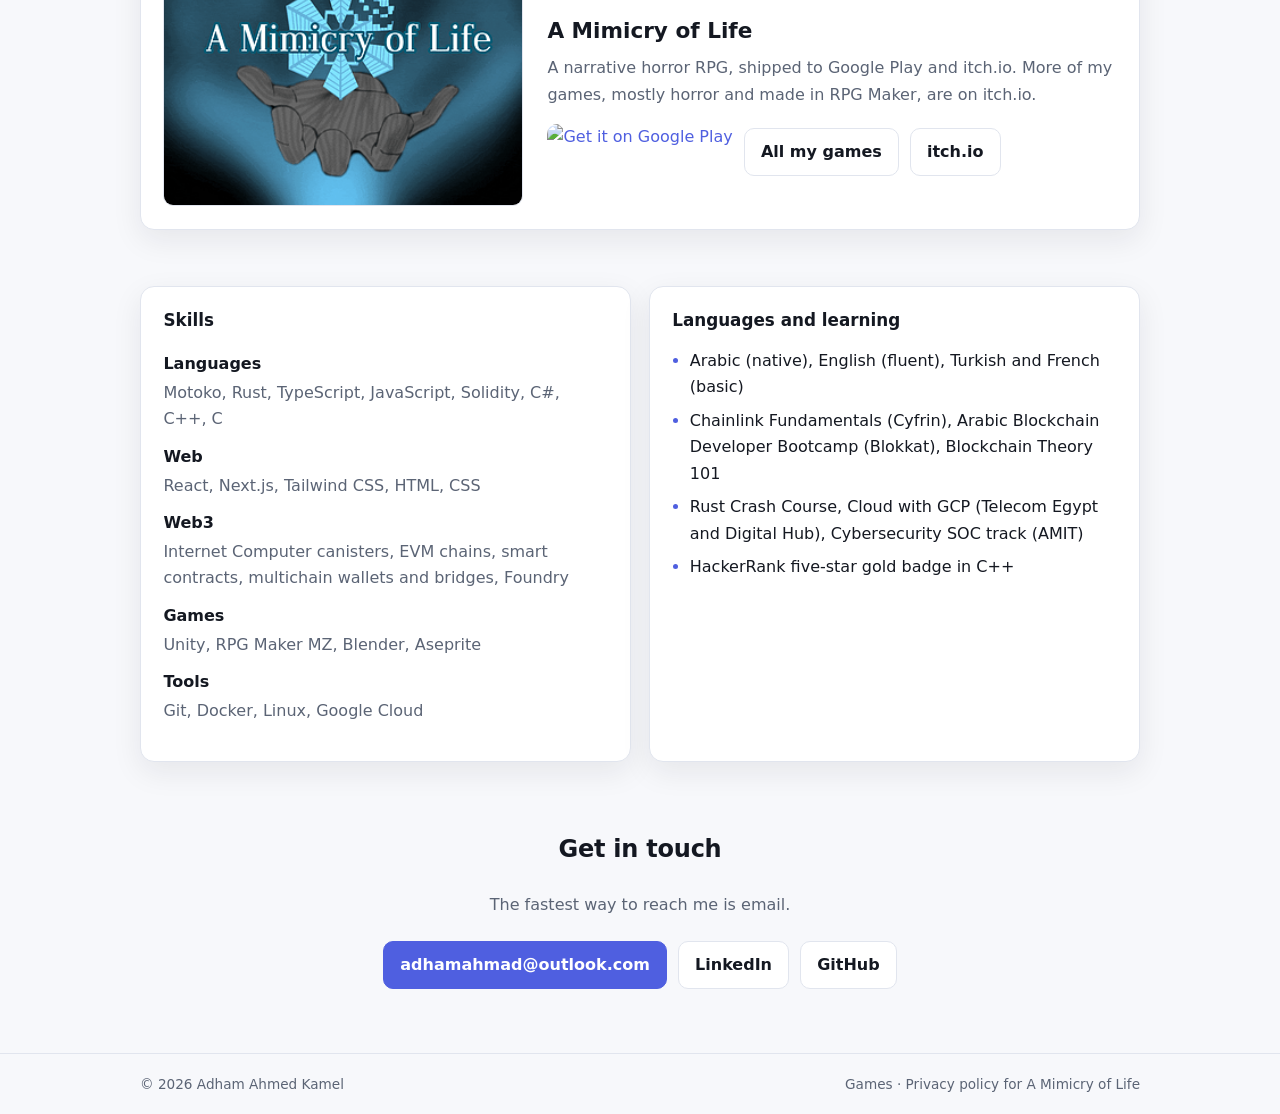
==== commit 96120ebe: "Rename the Sovereign Exchange card to Tachyon, add project images, remove IC Carnage" ====
--- a/index.html
+++ b/index.html
@@ -85,7 +85,7 @@
           </div>
         </article>
         <article class="card">
-          <div class="media type"><div><span>Mentat</span><small>open-source enterprise system</small></div></div>
+          <a class="media" href="https://github.com/Mercatura-Forum/Mentat"><img loading="lazy" src="/assets/work/mentat.jpg" alt="Mentat architecture: command, append-only domain log, fold, and the modules I built" width="1440" height="900"></a>
           <div class="body">
             <h3>Mentat</h3>
             <p>Mercatura's open-source enterprise system on Thebes. I built modules across finance, sales, service and HR, from ISO 20022 payments (pacs.008) to point of sale, helpdesk and appraisals.</p>
@@ -94,7 +94,7 @@
           </div>
         </article>
         <article class="card">
-          <div class="media type"><div><span>WordPress on Thebes</span><small>a website served from the chain</small></div></div>
+          <div class="media"><img loading="lazy" src="/assets/work/wordpress-thebes.jpg" alt="WordPress on Thebes architecture: certified page cache, site contract running php-cgi.wasm, media contracts" width="1440" height="900"></div>
           <div class="body">
             <h3>WordPress on Thebes</h3>
             <p>R&amp;D I led to serve a WordPress site from the chain: WordPress on php-cgi.wasm with its database and media on Thebes contracts, a certified page cache, an AVIF asset pipeline and boot snapshots.</p>
@@ -103,16 +103,16 @@
           </div>
         </article>
         <article class="card">
-          <a class="media" href="https://memphis.mercaturaforum.com/_/raw/226436771232573/index.html"><img loading="lazy" src="/assets/work/sovereign-exchange.jpg" alt="Sovereign Exchange: a board of company shares to buy on chain" width="960" height="600"></a>
-          <div class="body">
-            <h3>Sovereign Exchange</h3>
-            <p>A guided product walkthrough for Tachyon, the open-source delivery-versus-payment settlement engine on Thebes: a React frontend where on-screen captions explain each step as you buy shares and land, on the real backend and served from the chain.</p>
+          <a class="media" href="https://memphis.mercaturaforum.com/_/raw/226436771232573/index.html"><img loading="lazy" src="/assets/work/tachyon.jpg" alt="Tachyon walkthrough: a board of company shares to buy on chain" width="960" height="600"></a>
+          <div class="body">
+            <h3>Tachyon</h3>
+            <p>The open-source delivery-versus-payment settlement engine on Thebes. I built its guided product walkthrough: a React frontend where on-screen captions explain each step as you buy shares and land, on the real backend and served from the chain.</p>
             <ul class="tags"><li>React</li><li>Thebes SDK</li></ul>
-            <div class="links"><a href="https://memphis.mercaturaforum.com/_/raw/226436771232573/index.html">Live</a><a href="https://github.com/Mercatura-Forum/Tachyon">Tachyon</a></div>
-          </div>
-        </article>
-        <article class="card">
-          <div class="media type"><div><span>Metallic Hell</span><small>on-chain co-op shooter</small></div></div>
+            <div class="links"><a href="https://memphis.mercaturaforum.com/_/raw/226436771232573/index.html">Live</a><a href="https://github.com/Mercatura-Forum/Tachyon">Source</a></div>
+          </div>
+        </article>
+        <article class="card">
+          <a class="media" href="https://memphis.mercaturaforum.com/_/raw/9635586163366/index.html"><img loading="lazy" src="/assets/work/metallic-hell.jpg" alt="Metallic Hell main menu, served from Thebes" width="960" height="600"></a>
           <div class="body">
             <h3>Metallic Hell</h3>
             <p>First-person horror wave shooter with 4-player online co-op, hosted fully on-chain on the Thebes Layer-1. I built the file splitting and in-browser reassembly that lets a 113 MB WebGL build load from a blockchain.</p>
@@ -130,16 +130,7 @@
           </div>
         </article>
         <article class="card">
-          <div class="media type"><div><span>IC Carnage</span><small>Unity on ICP mainnet</small></div></div>
-          <div class="body">
-            <h3>IC Carnage</h3>
-            <p>Unity WebGL game live on ICP mainnet with a custom ICRC-1 token, an NFT collection canister and Internet Identity login.</p>
-            <ul class="tags"><li>Unity</li><li>Motoko</li><li>ICRC-1</li><li>Internet Identity</li></ul>
-            <div class="links"><a href="https://gbbo5-mqaaa-aaaai-atlva-cai.icp0.io/">Play</a><a href="https://github.com/AAK581/ic-carnage">Source</a></div>
-          </div>
-        </article>
-        <article class="card">
-          <div class="media type"><div><span>MZ/MV APK Builder</span><small>RPG Maker to Android</small></div></div>
+          <a class="media" href="https://github.com/AAK581/MZ-MV-APK-Builder"><img loading="lazy" src="/assets/work/apk-builder.jpg" alt="RMMZ APK Builder window with a live phone preview" width="960" height="600"></a>
           <div class="body">
             <h3>MZ/MV APK Builder</h3>
             <p>Windows tool, GUI and CLI, that turns RPG Maker MV and MZ games into signed Android APKs and sets up the whole Android toolchain by itself.</p>
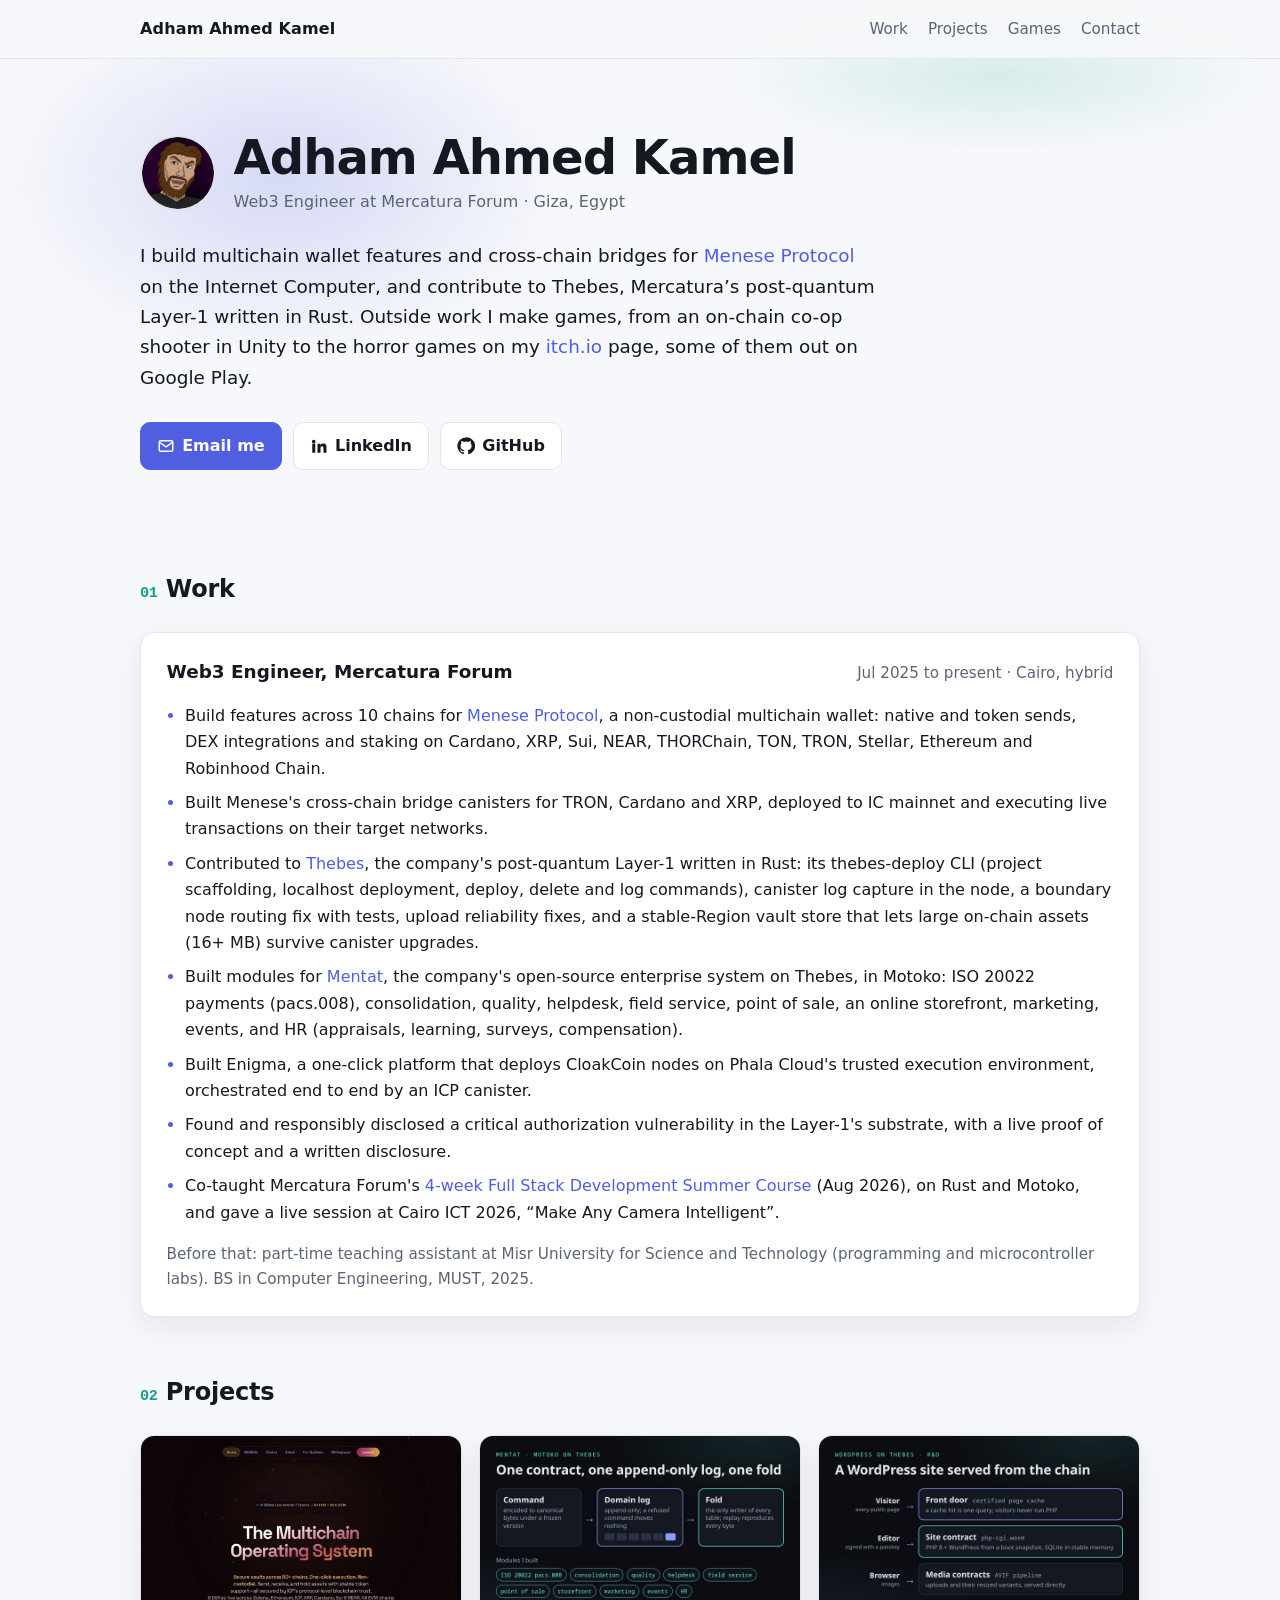
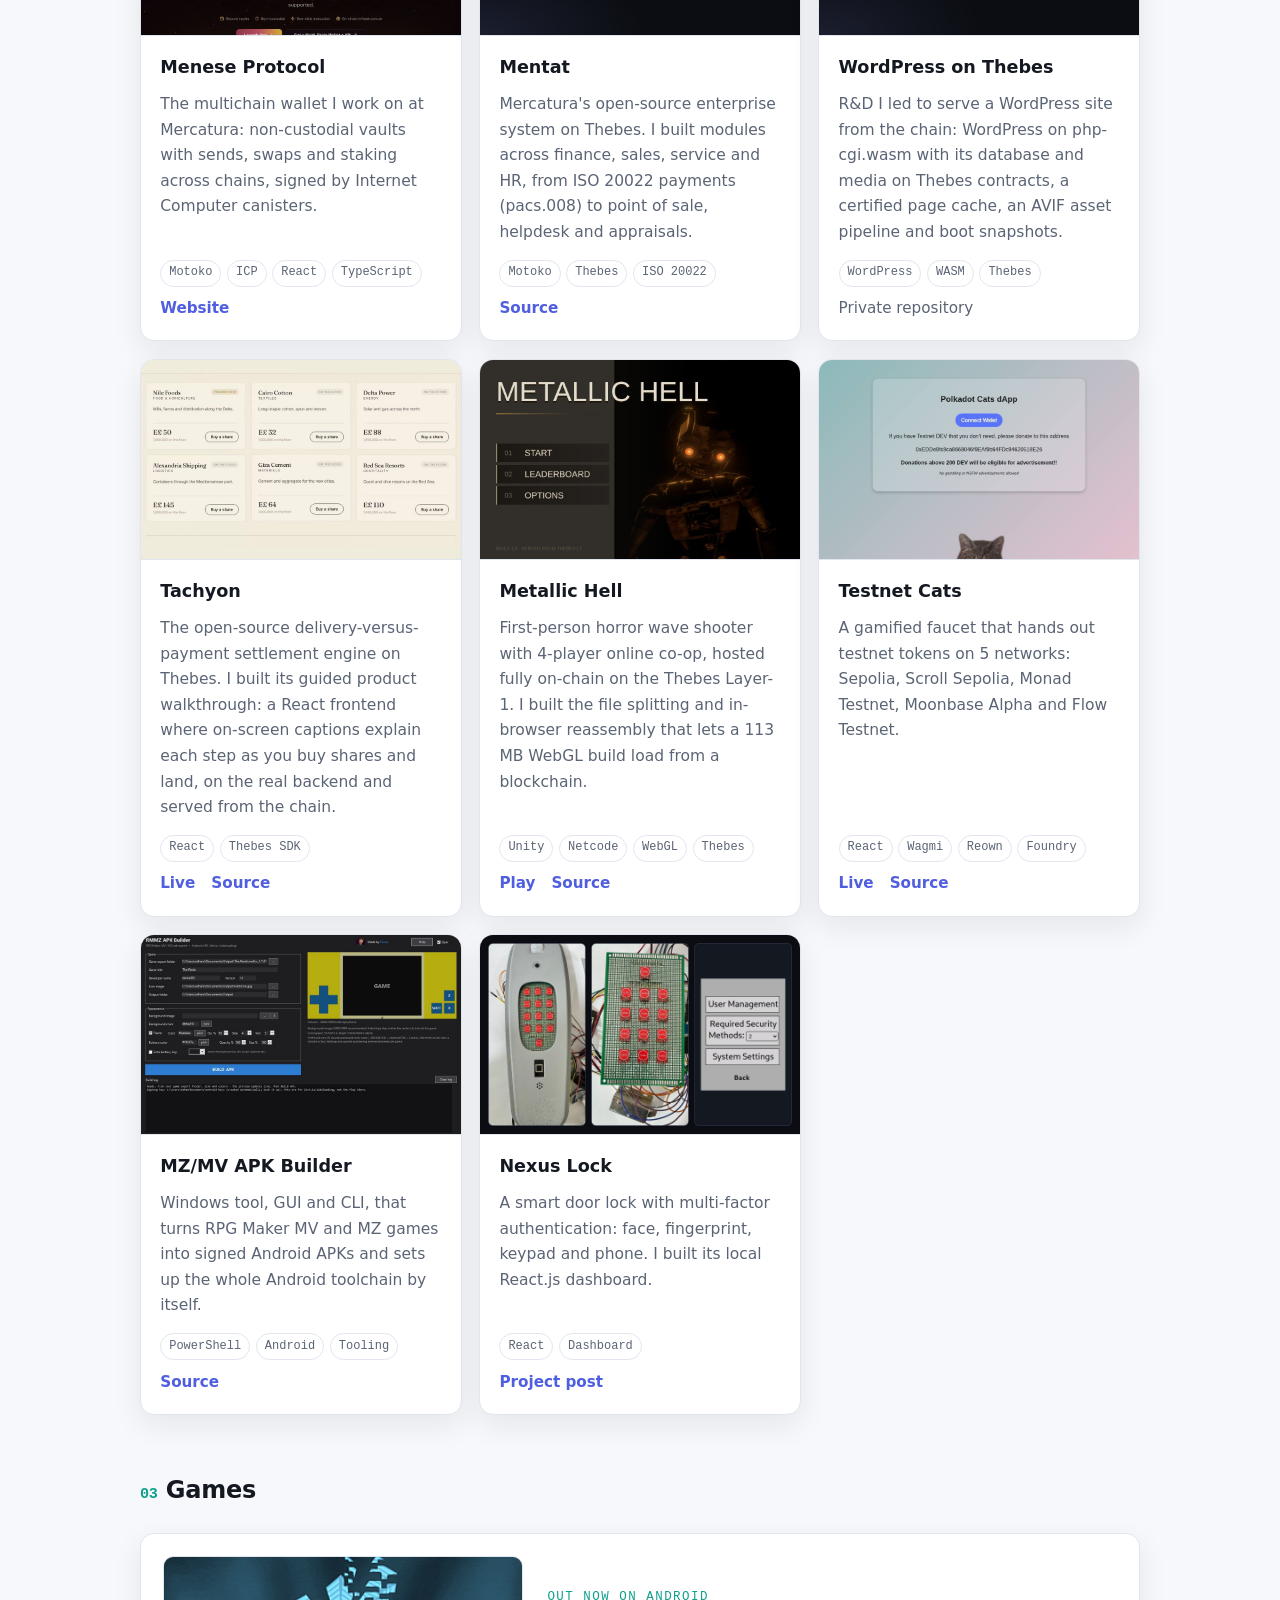
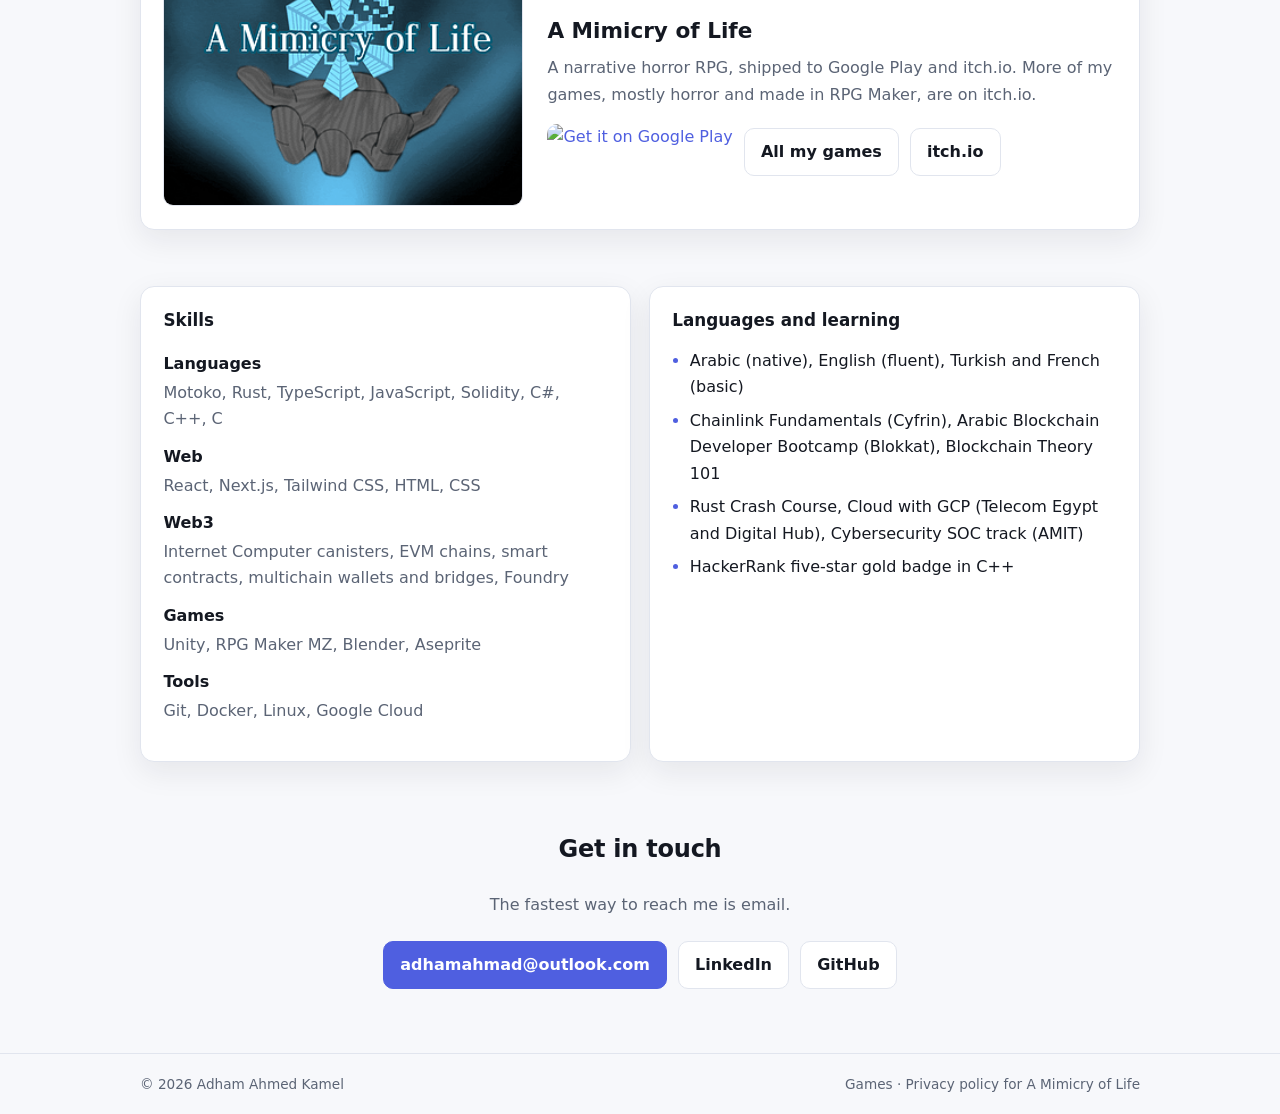
==== commit 0f5122a1: "Add Nexus Lock project image from its technical documentation" ====
--- a/index.html
+++ b/index.html
@@ -139,7 +139,7 @@
           </div>
         </article>
         <article class="card">
-          <div class="media type"><div><span>Nexus Lock</span><small>graduation project</small></div></div>
+          <div class="media"><img loading="lazy" src="/assets/work/nexus-lock.jpg" alt="Nexus Lock: the finished lock with touch keypad and fingerprint sensor, its keypad circuit board, and the admin screen" width="1440" height="900"></div>
           <div class="body">
             <h3>Nexus Lock</h3>
             <p>A smart door lock with multi-factor authentication: face, fingerprint, keypad and phone. I built its local React.js dashboard.</p>
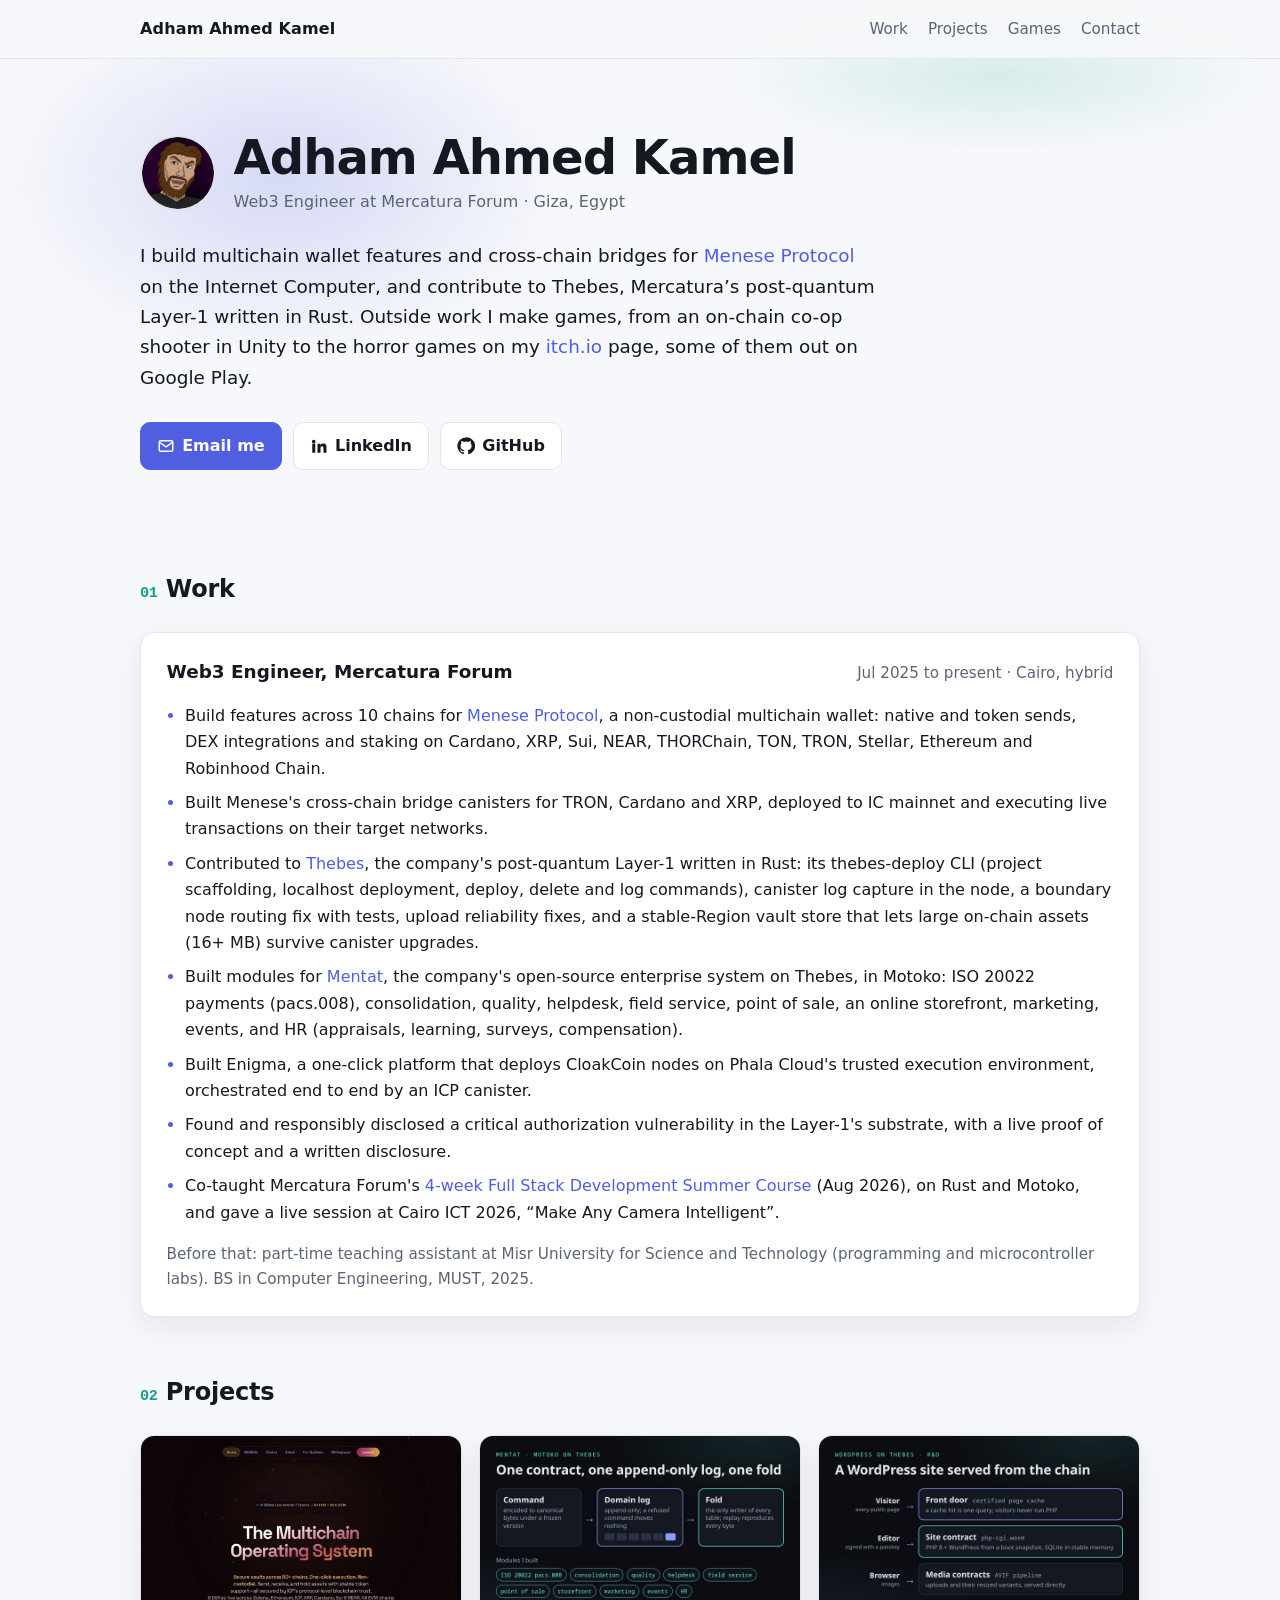
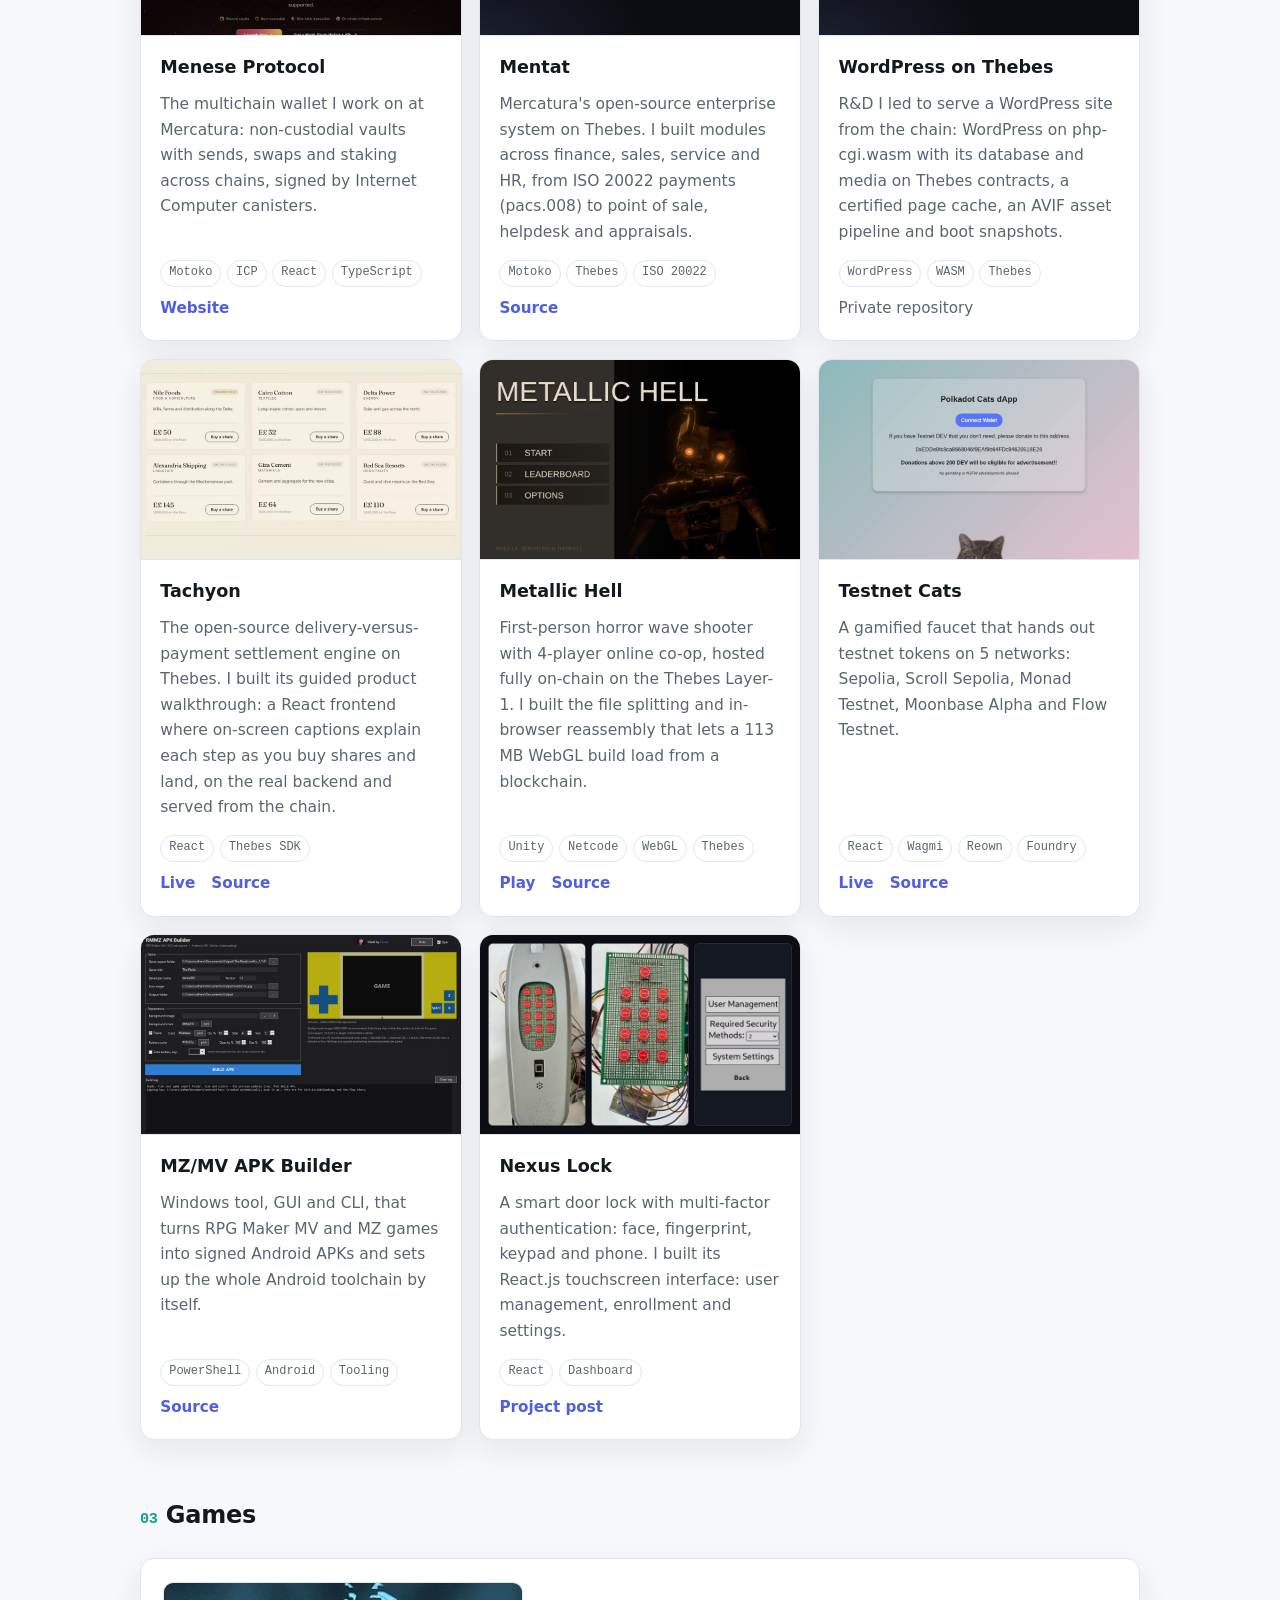
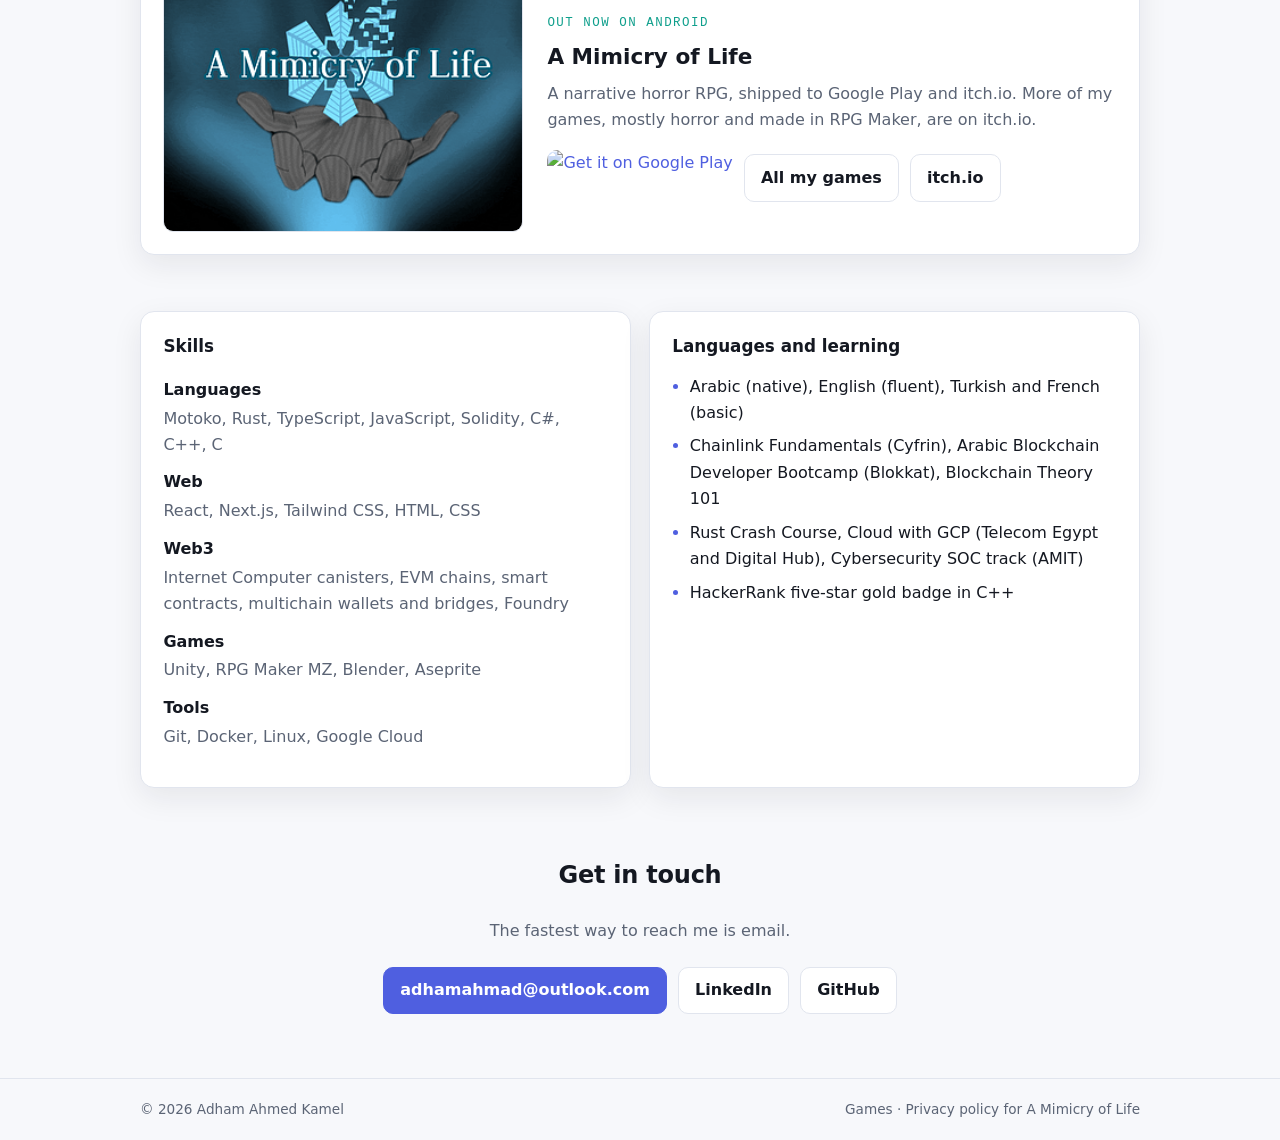
==== commit dff83afd: "Describe the Nexus Lock touchscreen interface" ====
--- a/index.html
+++ b/index.html
@@ -142,7 +142,7 @@
           <div class="media"><img loading="lazy" src="/assets/work/nexus-lock.jpg" alt="Nexus Lock: the finished lock with touch keypad and fingerprint sensor, its keypad circuit board, and the admin screen" width="1440" height="900"></div>
           <div class="body">
             <h3>Nexus Lock</h3>
-            <p>A smart door lock with multi-factor authentication: face, fingerprint, keypad and phone. I built its local React.js dashboard.</p>
+            <p>A smart door lock with multi-factor authentication: face, fingerprint, keypad and phone. I built its React.js touchscreen interface: user management, enrollment and settings.</p>
             <ul class="tags"><li>React</li><li>Dashboard</li></ul>
             <div class="links"><a href="https://www.linkedin.com/posts/adham-ahmed-3849b324b_graduation-engineering-activity-7339976269154910209-tLpH">Project post</a></div>
           </div>
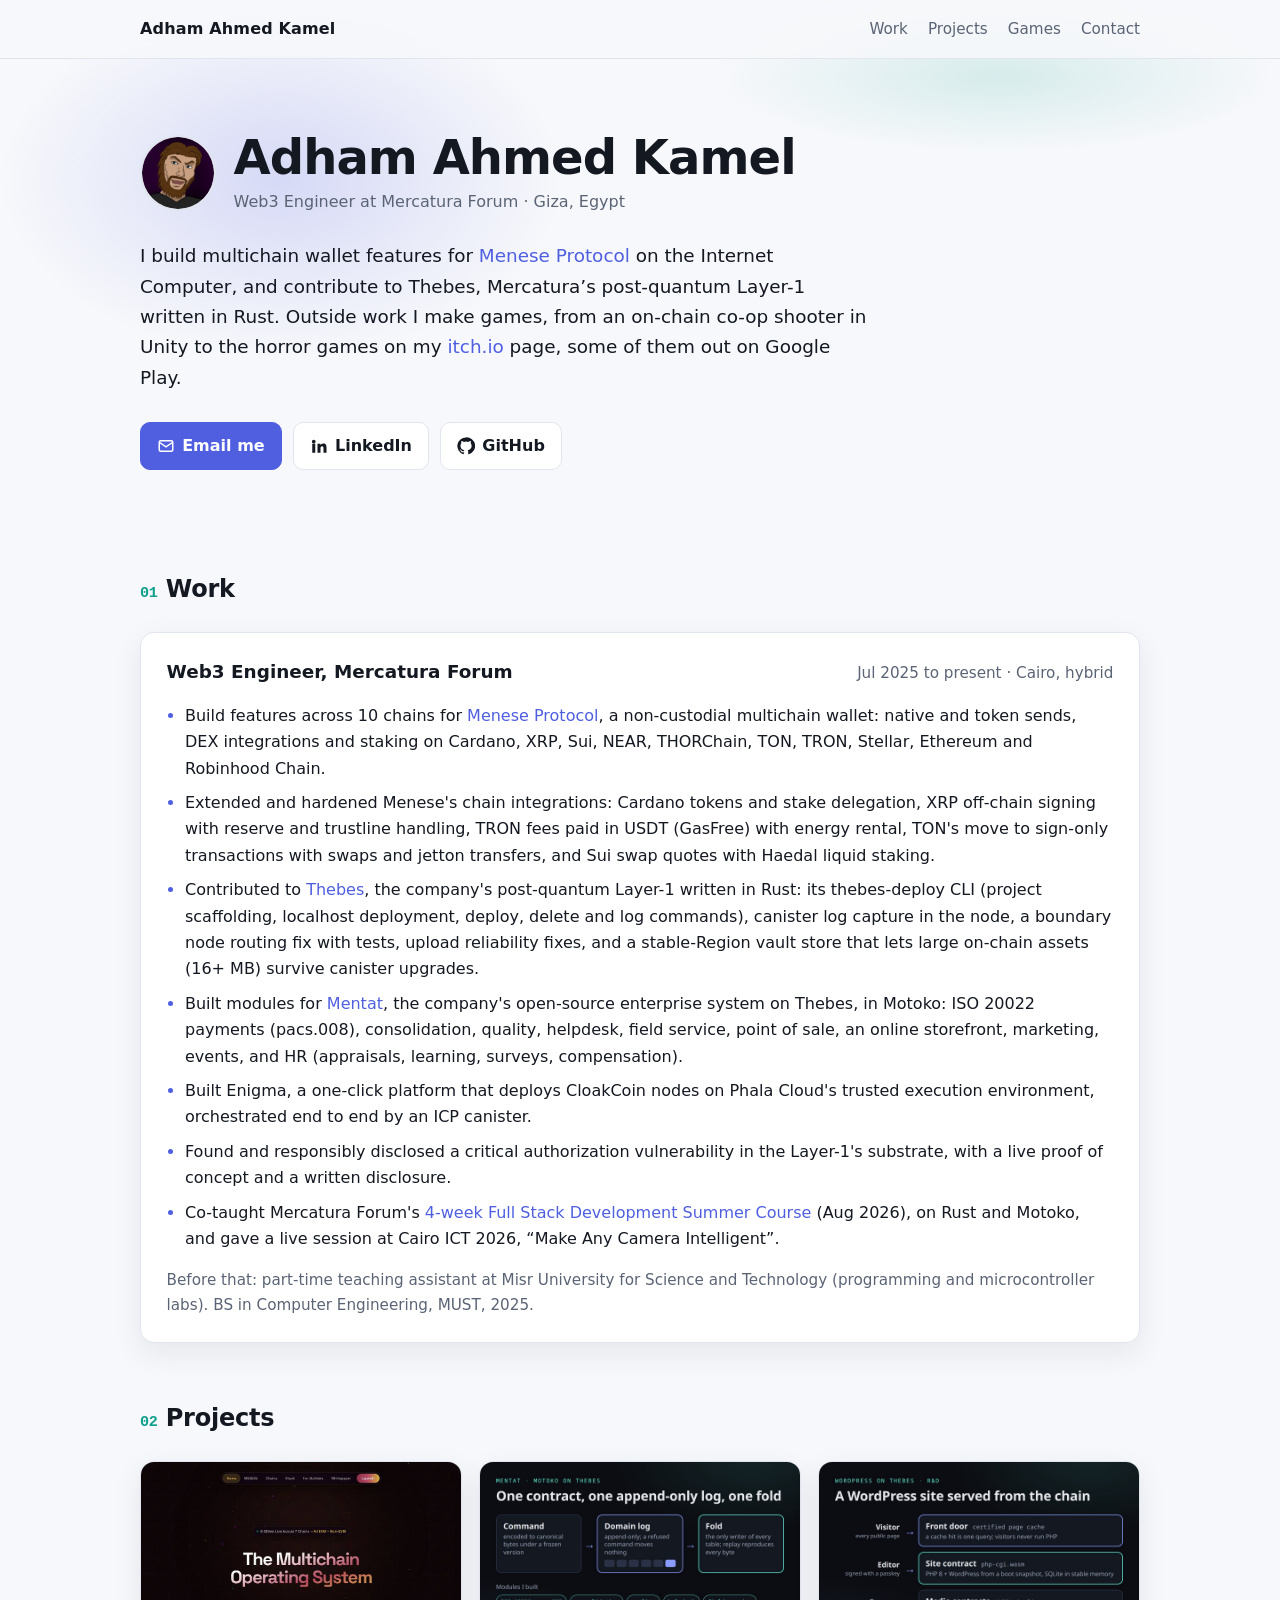
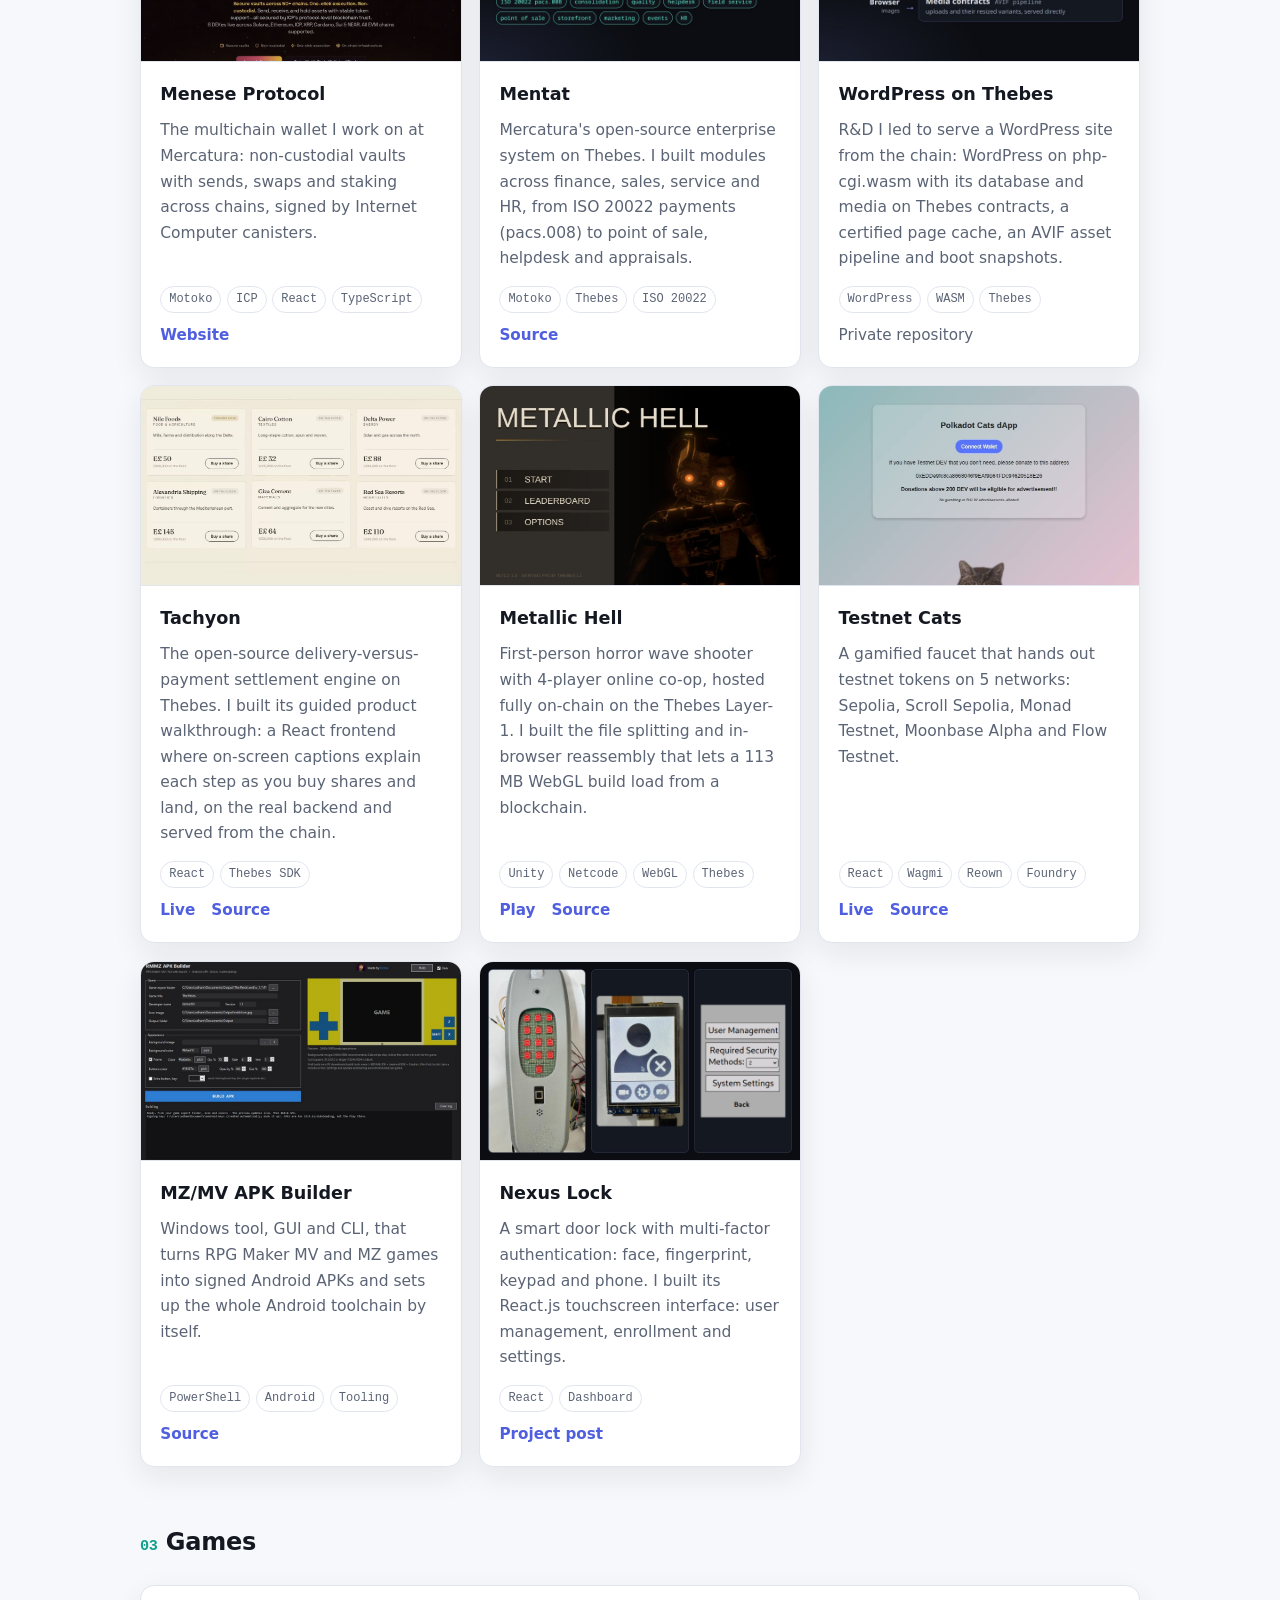
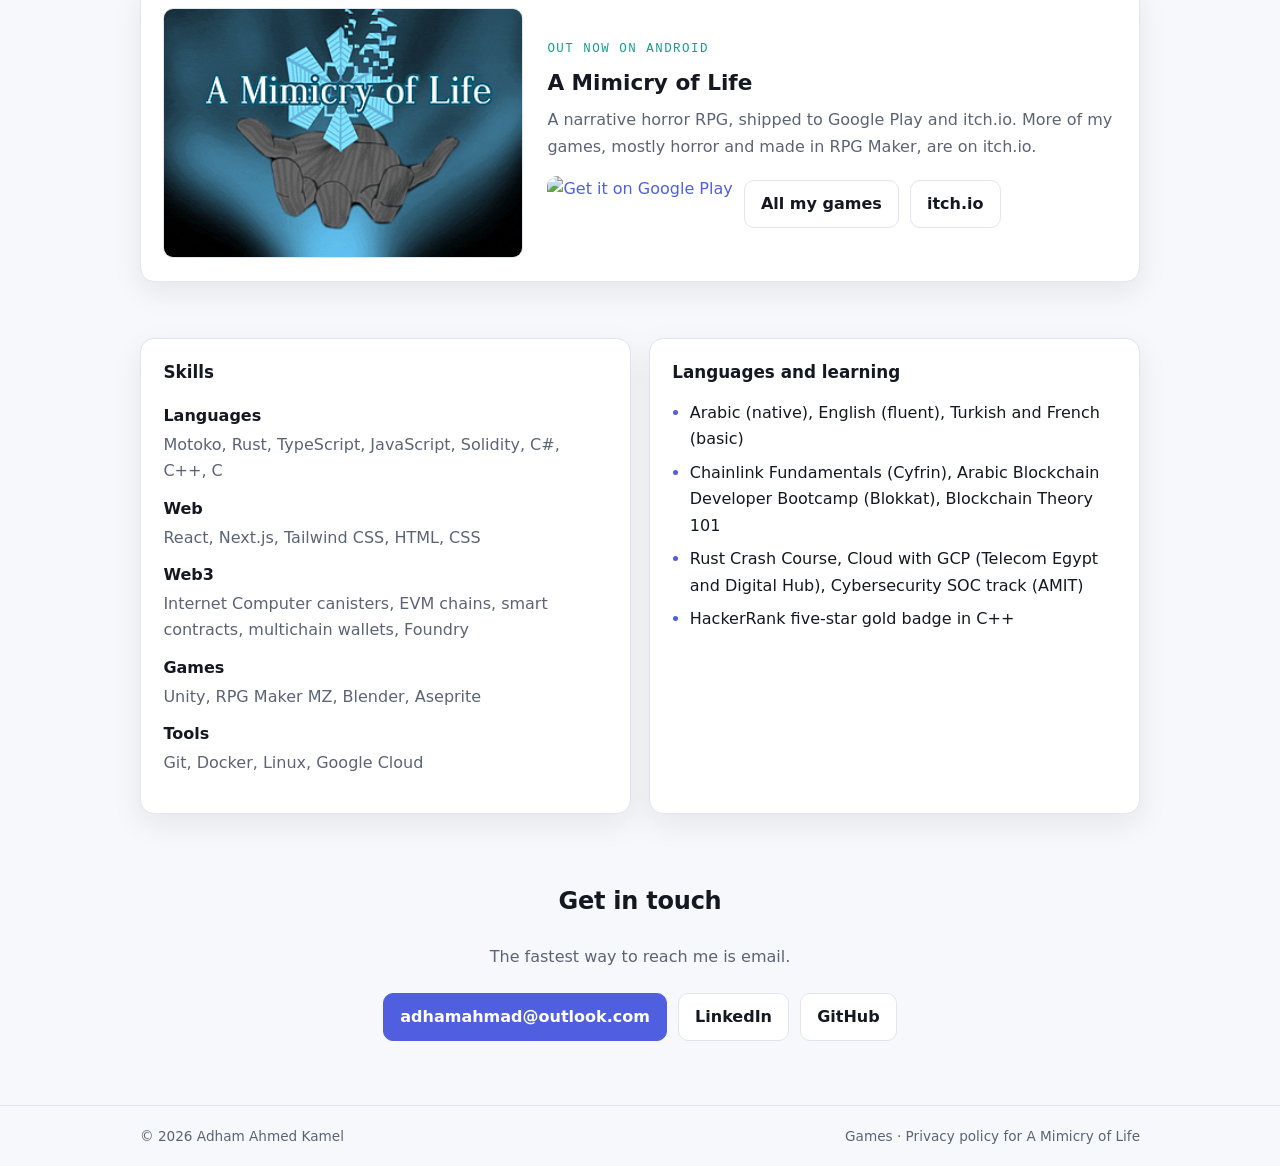
==== commit c79b04ac: "Describe the Menese chain integration work accurately" ====
--- a/index.html
+++ b/index.html
@@ -4,12 +4,12 @@
   <meta charset="UTF-8">
   <meta name="viewport" content="width=device-width, initial-scale=1.0">
   <title>Adham Ahmed Kamel · Web3 Engineer</title>
-  <meta name="description" content="Adham Ahmed Kamel, Web3 engineer at Mercatura Forum. Multichain wallet features and cross-chain bridges for Menese Protocol on the Internet Computer, and Rust contributions to Thebes, a post-quantum Layer-1. Plus games on Google Play and itch.io.">
+  <meta name="description" content="Adham Ahmed Kamel, Web3 engineer at Mercatura Forum. Multichain wallet features for Menese Protocol on the Internet Computer, and Rust contributions to Thebes, a post-quantum Layer-1. Plus games on Google Play and itch.io.">
   <link rel="canonical" href="https://aak581.github.io/">
   <meta property="og:type" content="website">
   <meta property="og:url" content="https://aak581.github.io/">
   <meta property="og:title" content="Adham Ahmed Kamel · Web3 Engineer">
-  <meta property="og:description" content="Multichain wallets and cross-chain bridges for Menese Protocol on the Internet Computer, and Rust contributions to Thebes, a post-quantum Layer-1. Games on the side.">
+  <meta property="og:description" content="Multichain wallet features for Menese Protocol on the Internet Computer, and Rust contributions to Thebes, a post-quantum Layer-1. Games on the side.">
   <meta property="og:image" content="https://aak581.github.io/assets/work/menese.jpg">
   <link rel="icon" href="/favicon.ico" sizes="48x48 32x32 16x16">
   <link rel="icon" type="image/png" sizes="32x32" href="/assets/icons/favicon-32.png">
@@ -41,7 +41,7 @@
           <p class="role">Web3 Engineer at Mercatura Forum · Giza, Egypt</p>
         </div>
       </div>
-      <p class="lead">I build multichain wallet features and cross-chain bridges for <a href="https://www.meneseprotocol.io/">Menese Protocol</a> on the Internet Computer, and contribute to Thebes, Mercatura&rsquo;s post-quantum Layer-1 written in Rust. Outside work I make games, from an on-chain co-op shooter in Unity to the horror games on my <a href="https://aak581.itch.io/">itch.io</a> page, some of them out on Google Play.</p>
+      <p class="lead">I build multichain wallet features for <a href="https://www.meneseprotocol.io/">Menese Protocol</a> on the Internet Computer, and contribute to Thebes, Mercatura&rsquo;s post-quantum Layer-1 written in Rust. Outside work I make games, from an on-chain co-op shooter in Unity to the horror games on my <a href="https://aak581.itch.io/">itch.io</a> page, some of them out on Google Play.</p>
       <div class="cta">
         <a class="btn primary" href="mailto:adhamahmad@outlook.com">
           <svg viewBox="0 0 24 24" fill="none" stroke="currentColor" stroke-width="2" aria-hidden="true"><rect x="3" y="5" width="18" height="14" rx="2"/><path d="m3 7 9 6 9-6"/></svg>Email me</a>
@@ -61,7 +61,7 @@
         </div>
         <ul>
           <li>Build features across 10 chains for <a href="https://www.meneseprotocol.io/">Menese Protocol</a>, a non-custodial multichain wallet: native and token sends, DEX integrations and staking on Cardano, XRP, Sui, NEAR, THORChain, TON, TRON, Stellar, Ethereum and Robinhood Chain.</li>
-          <li>Built Menese's cross-chain bridge canisters for TRON, Cardano and XRP, deployed to IC mainnet and executing live transactions on their target networks.</li>
+          <li>Extended and hardened Menese's chain integrations: Cardano tokens and stake delegation, XRP off-chain signing with reserve and trustline handling, TRON fees paid in USDT (GasFree) with energy rental, TON's move to sign-only transactions with swaps and jetton transfers, and Sui swap quotes with Haedal liquid staking.</li>
           <li>Contributed to <a href="https://github.com/Mercatura-Forum/Thebes-Protocol-">Thebes</a>, the company's post-quantum Layer-1 written in Rust: its thebes-deploy CLI (project scaffolding, localhost deployment, deploy, delete and log commands), canister log capture in the node, a boundary node routing fix with tests, upload reliability fixes, and a stable-Region vault store that lets large on-chain assets (16+ MB) survive canister upgrades.</li>
           <li>Built modules for <a href="https://github.com/Mercatura-Forum/Mentat">Mentat</a>, the company's open-source enterprise system on Thebes, in Motoko: ISO 20022 payments (pacs.008), consolidation, quality, helpdesk, field service, point of sale, an online storefront, marketing, events, and HR (appraisals, learning, surveys, compensation).</li>
           <li>Built Enigma, a one-click platform that deploys CloakCoin nodes on Phala Cloud's trusted execution environment, orchestrated end to end by an ICP canister.</li>
@@ -174,7 +174,7 @@
           <dl class="skills">
             <dt>Languages</dt><dd>Motoko, Rust, TypeScript, JavaScript, Solidity, C#, C++, C</dd>
             <dt>Web</dt><dd>React, Next.js, Tailwind CSS, HTML, CSS</dd>
-            <dt>Web3</dt><dd>Internet Computer canisters, EVM chains, smart contracts, multichain wallets and bridges, Foundry</dd>
+            <dt>Web3</dt><dd>Internet Computer canisters, EVM chains, smart contracts, multichain wallets, Foundry</dd>
             <dt>Games</dt><dd>Unity, RPG Maker MZ, Blender, Aseprite</dd>
             <dt>Tools</dt><dd>Git, Docker, Linux, Google Cloud</dd>
           </dl>
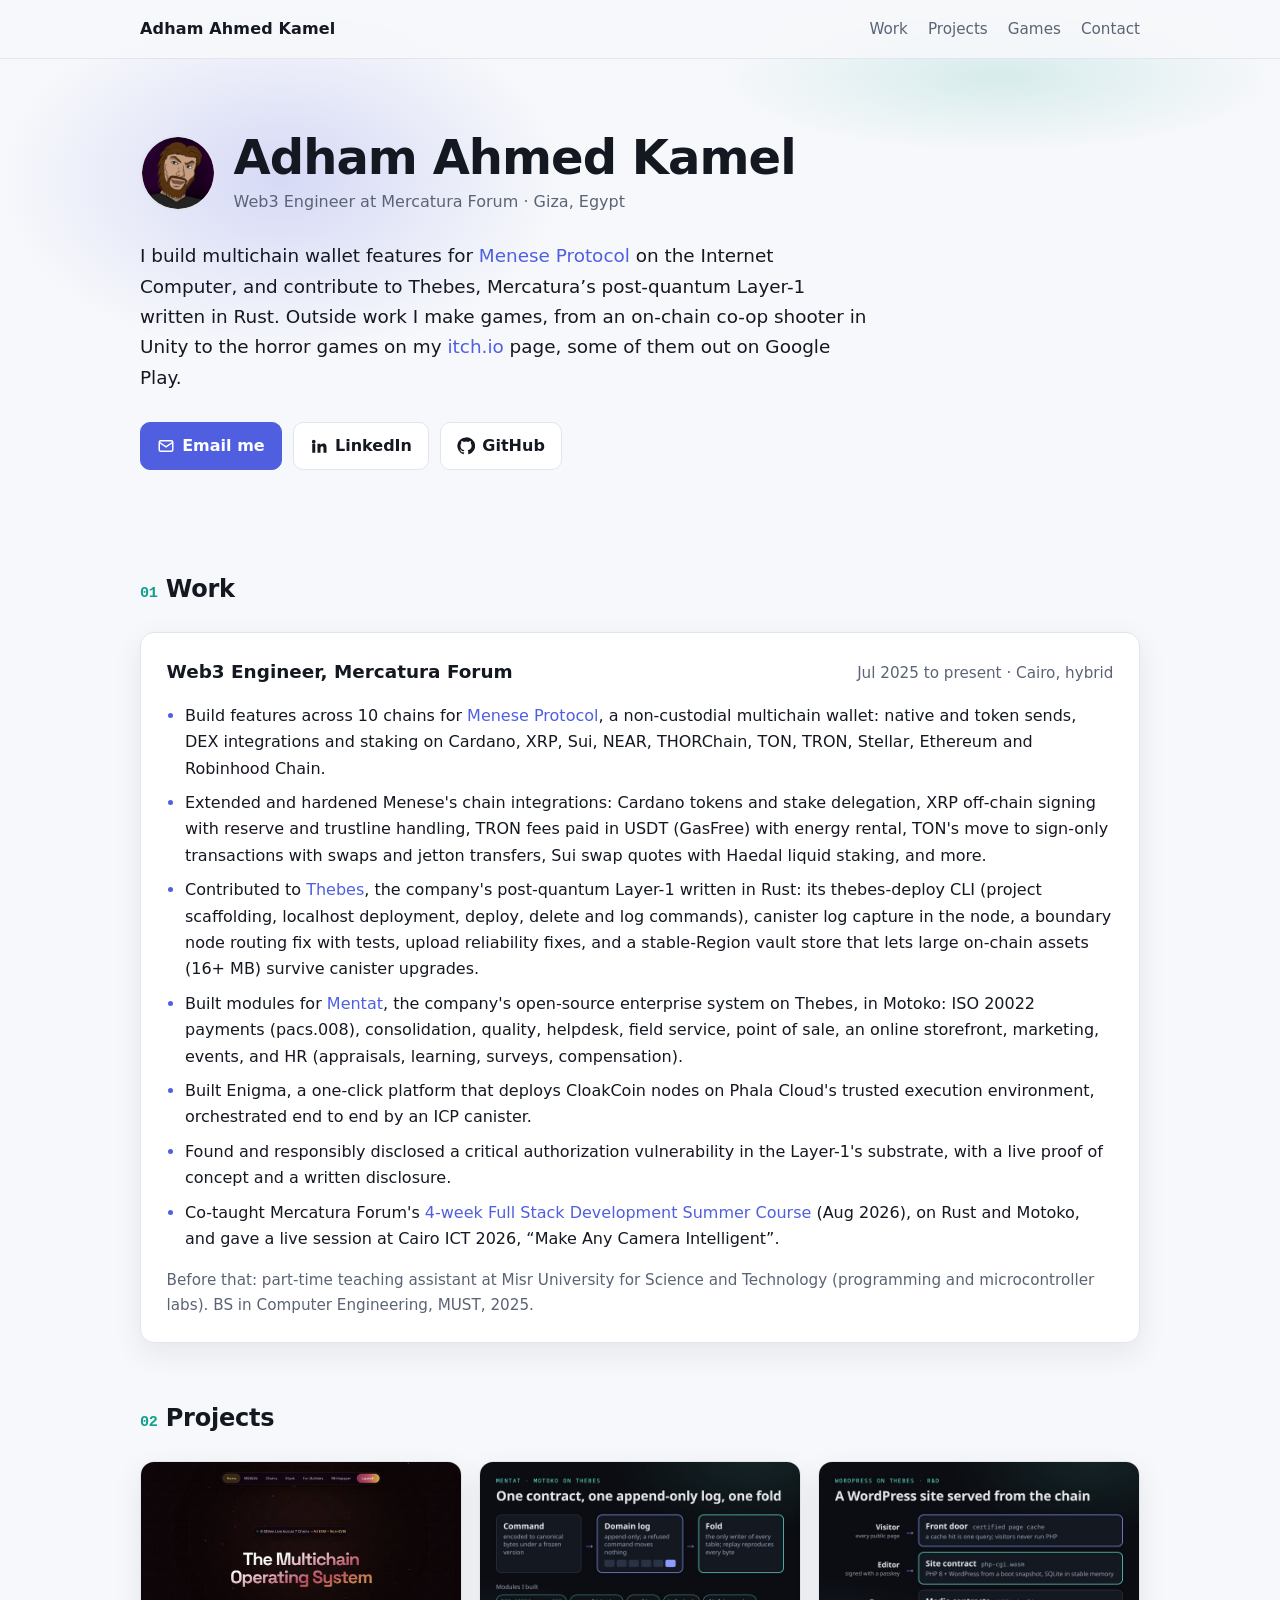
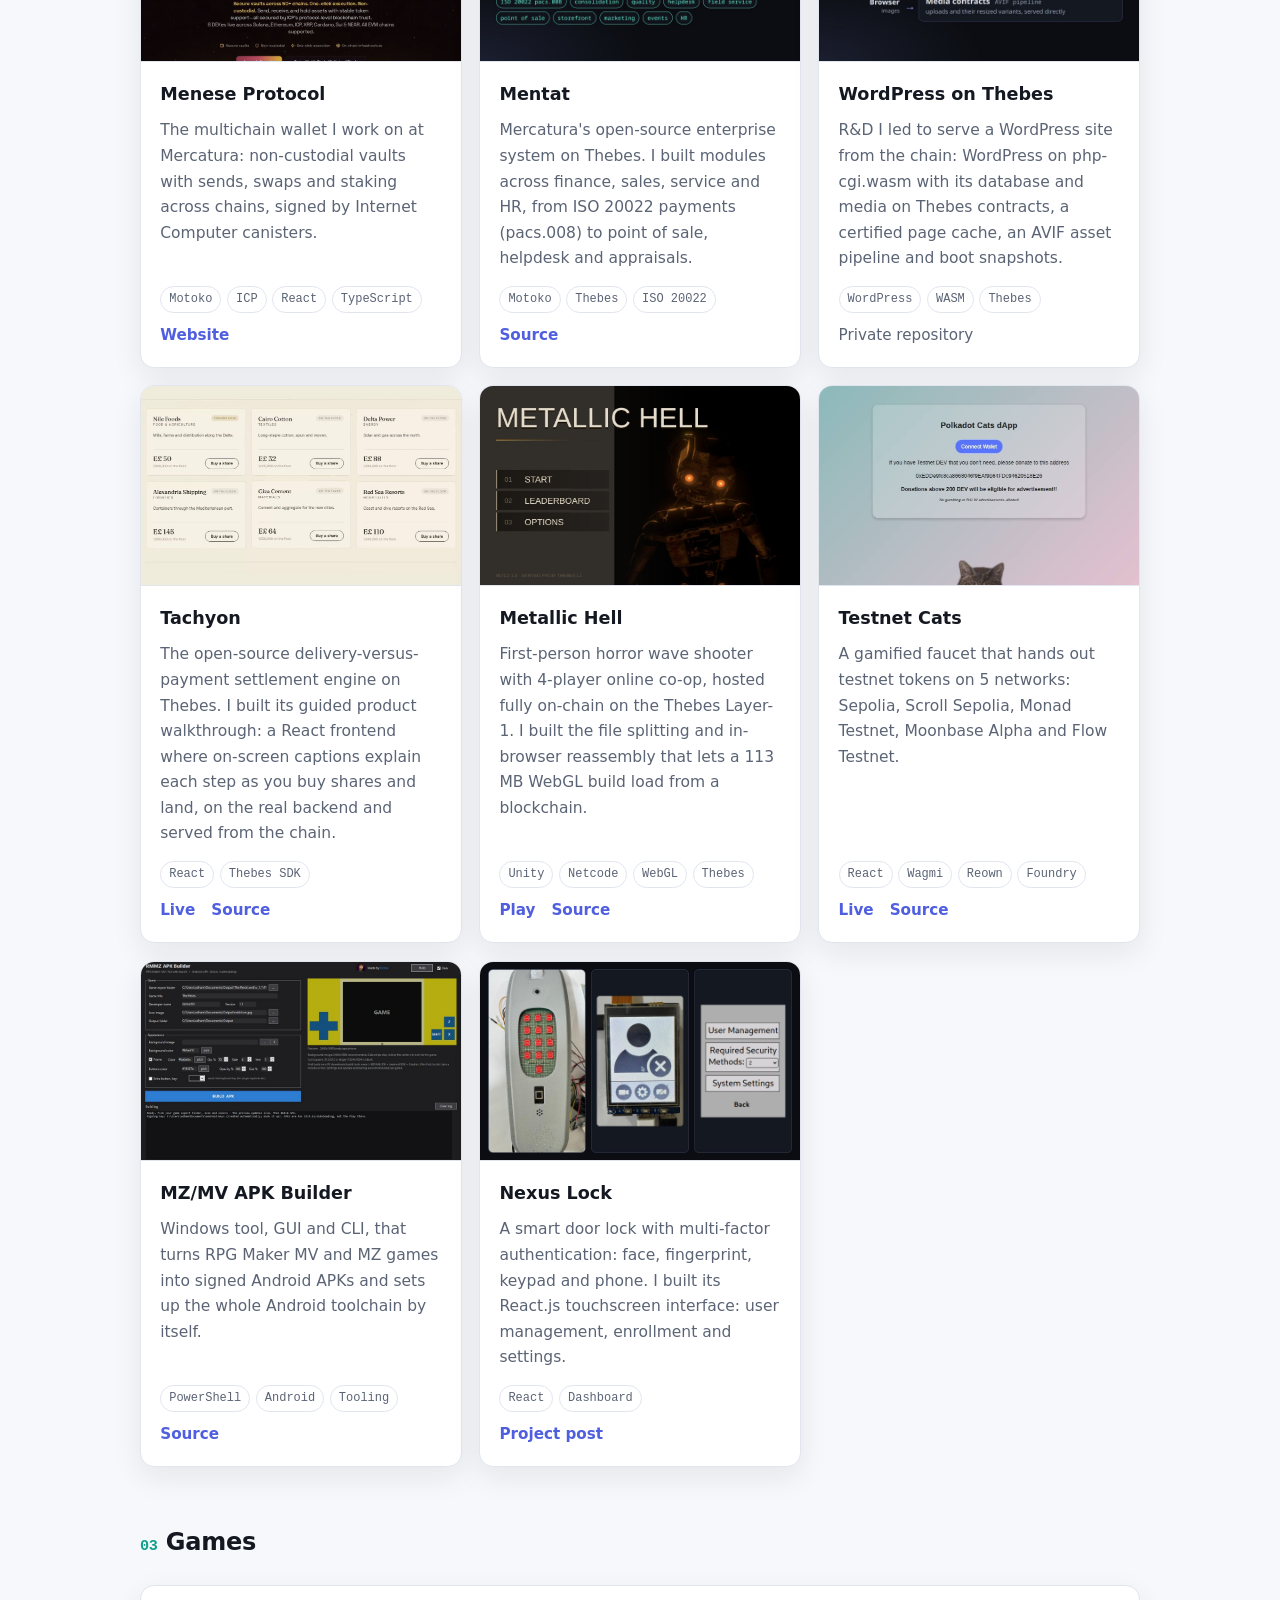
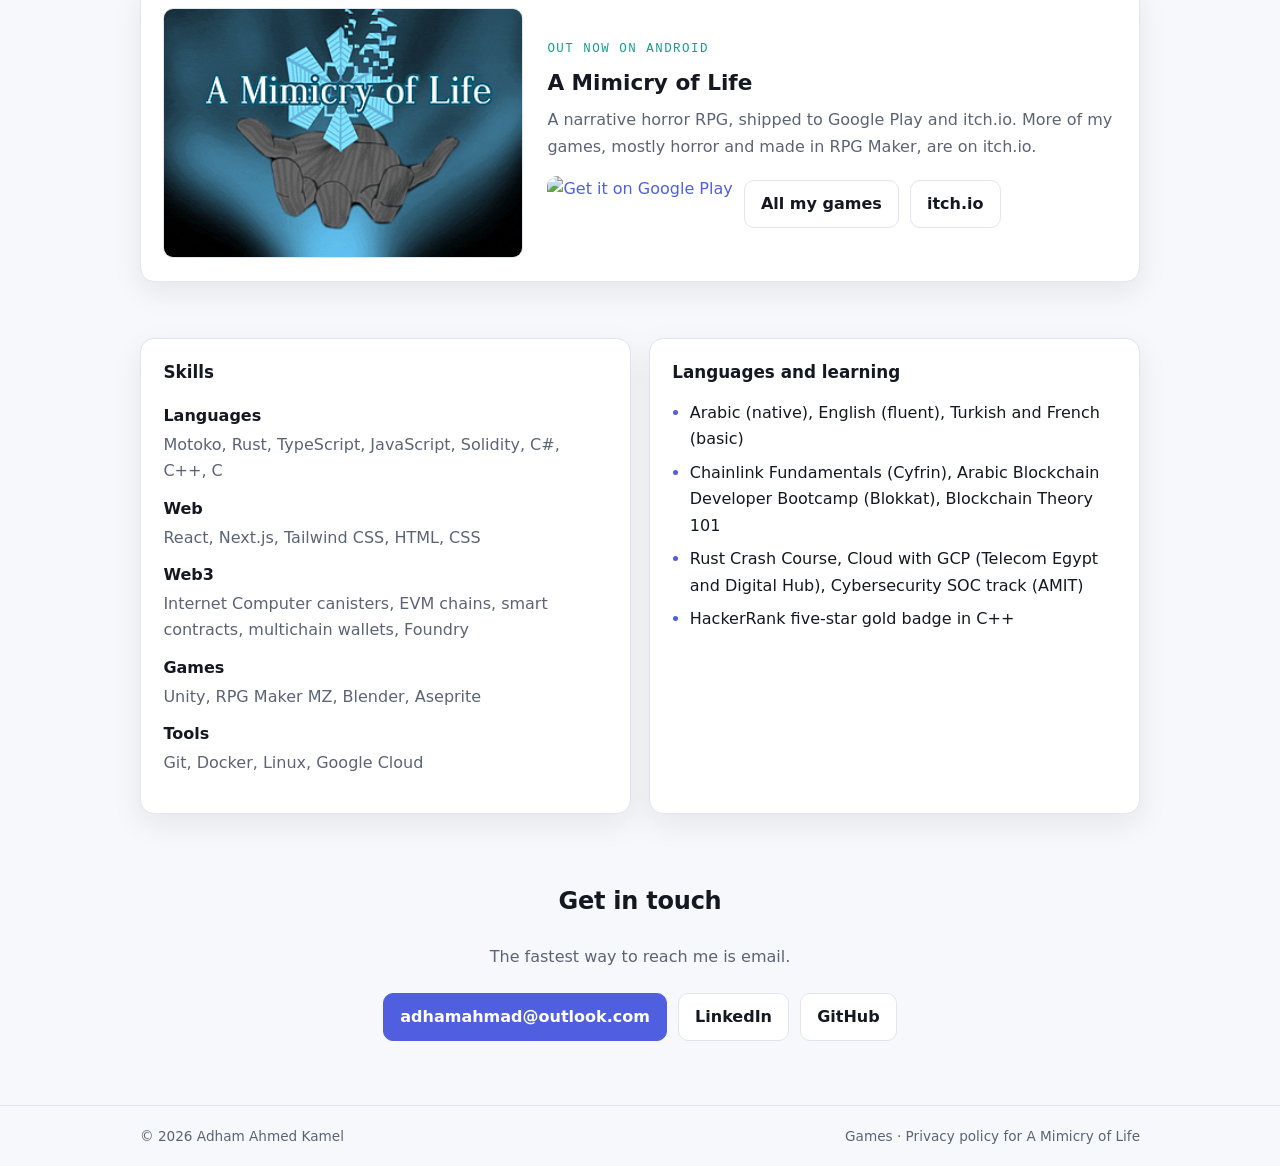
==== commit fb9dfffc: "Note that the chain integration list is not exhaustive" ====
--- a/index.html
+++ b/index.html
@@ -61,7 +61,7 @@
         </div>
         <ul>
           <li>Build features across 10 chains for <a href="https://www.meneseprotocol.io/">Menese Protocol</a>, a non-custodial multichain wallet: native and token sends, DEX integrations and staking on Cardano, XRP, Sui, NEAR, THORChain, TON, TRON, Stellar, Ethereum and Robinhood Chain.</li>
-          <li>Extended and hardened Menese's chain integrations: Cardano tokens and stake delegation, XRP off-chain signing with reserve and trustline handling, TRON fees paid in USDT (GasFree) with energy rental, TON's move to sign-only transactions with swaps and jetton transfers, and Sui swap quotes with Haedal liquid staking.</li>
+          <li>Extended and hardened Menese's chain integrations: Cardano tokens and stake delegation, XRP off-chain signing with reserve and trustline handling, TRON fees paid in USDT (GasFree) with energy rental, TON's move to sign-only transactions with swaps and jetton transfers, Sui swap quotes with Haedal liquid staking, and more.</li>
           <li>Contributed to <a href="https://github.com/Mercatura-Forum/Thebes-Protocol-">Thebes</a>, the company's post-quantum Layer-1 written in Rust: its thebes-deploy CLI (project scaffolding, localhost deployment, deploy, delete and log commands), canister log capture in the node, a boundary node routing fix with tests, upload reliability fixes, and a stable-Region vault store that lets large on-chain assets (16+ MB) survive canister upgrades.</li>
           <li>Built modules for <a href="https://github.com/Mercatura-Forum/Mentat">Mentat</a>, the company's open-source enterprise system on Thebes, in Motoko: ISO 20022 payments (pacs.008), consolidation, quality, helpdesk, field service, point of sale, an online storefront, marketing, events, and HR (appraisals, learning, surveys, compensation).</li>
           <li>Built Enigma, a one-click platform that deploys CloakCoin nodes on Phala Cloud's trusted execution environment, orchestrated end to end by an ICP canister.</li>
